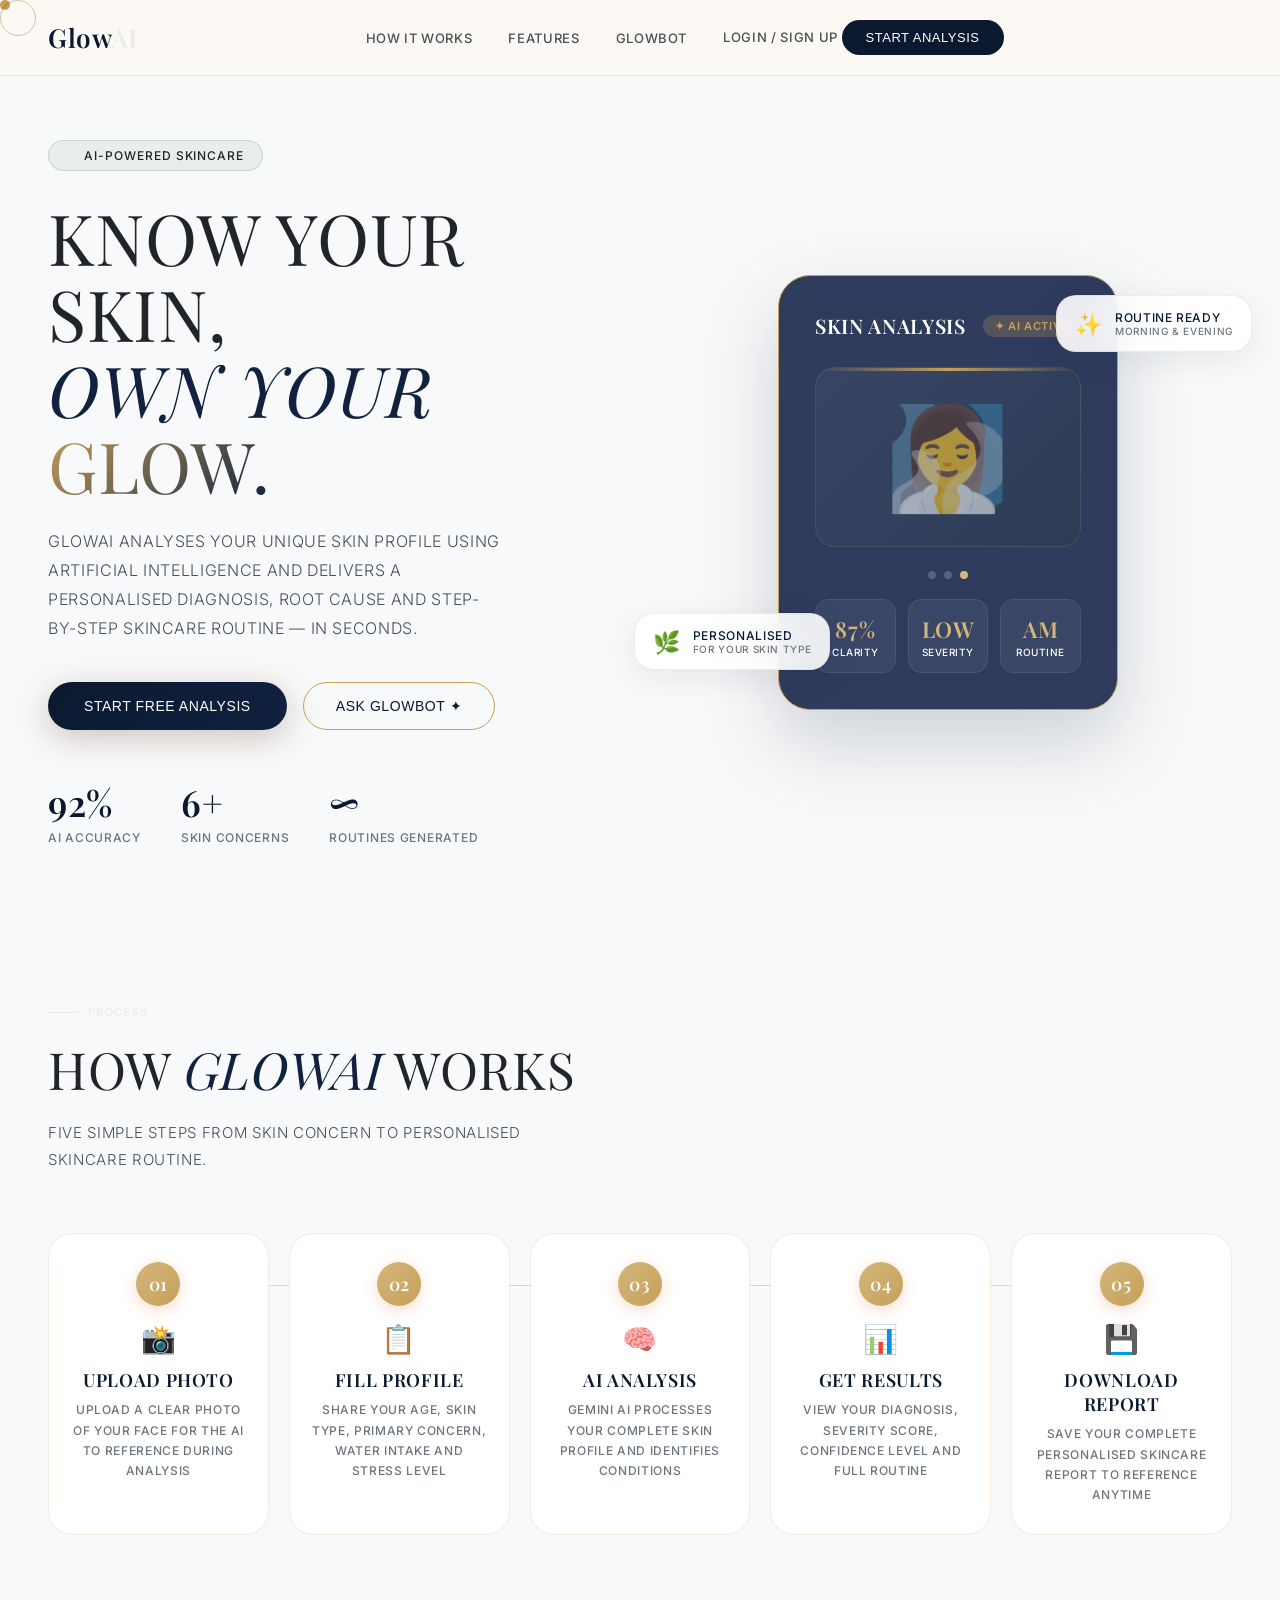
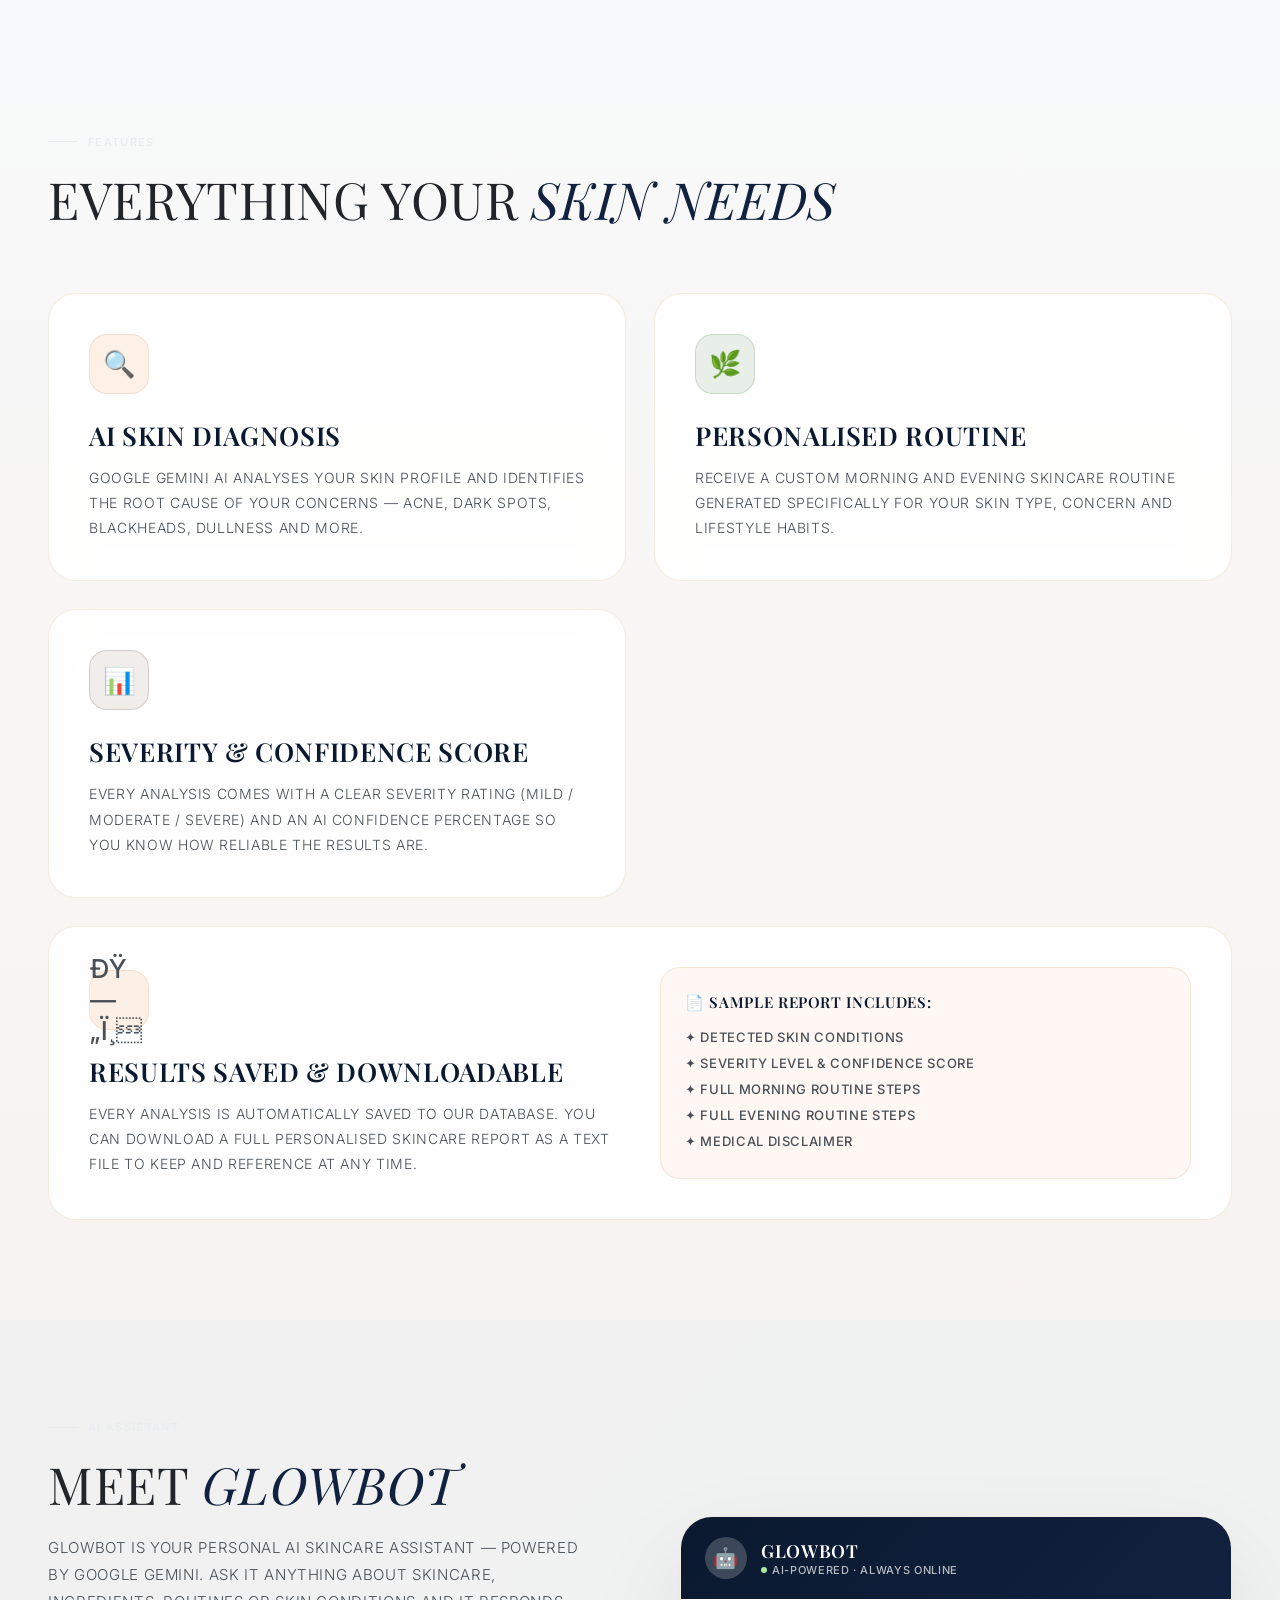
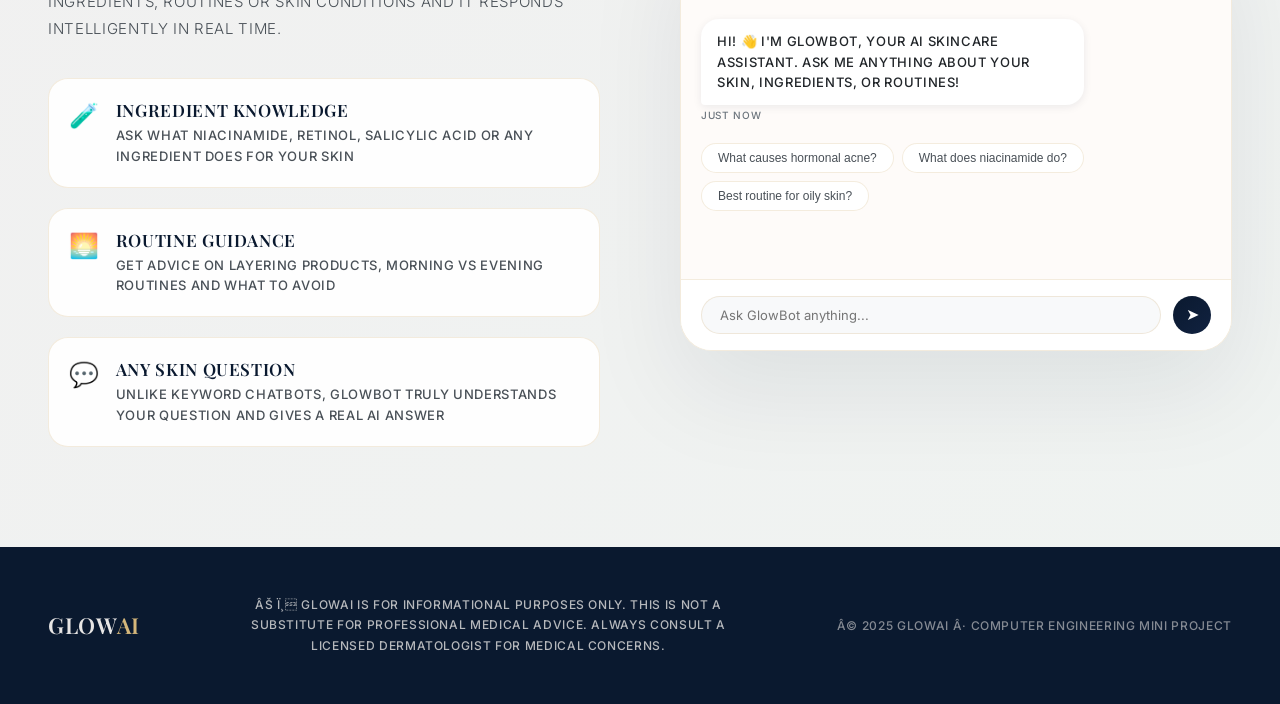
==== frontend/index.html @ 7e03c22d "Initial commit: frontend + backend" ====
﻿<!DOCTYPE html>
<html lang="en">

<head>
  <meta charset="UTF-8">
  <meta name="viewport" content="width=device-width, initial-scale=1.0">
  <title>GlowAI — Smart Skin Assistant</title>
  <link rel="preconnect" href="https://fonts.googleapis.com">
  <link
    href="https://fonts.googleapis.com/css2?family=Playfair+Display:ital,wght@0,400;0,600;0,700;1,400;1,600&family=Inter:wght@300;400;500;600&display=swap"
    rel="stylesheet">
  <style>
    * {
      margin: 0;
      padding: 0;
      box-sizing: border-box
    }

    :root {
      --cream: #F8F9FA;
      --peach: #D4B67A;
      --peach-dark: #C5A059;
      --sage: #E9ECEF;
      --sage-light: #F1F3F5;
      --brown: #0A192F;
      --brown-light: #112240;
      --warm-white: #FFFFFF;
      --text-dark: #212529;
      --text-mid: #495057;
      --text-light: #6C757D;
      --glass: rgba(255, 255, 255, 0.9);
      --glass-border: rgba(197, 160, 89, 0.2);
      --shadow: rgba(10, 25, 47, 0.08);
    }

    html {
      scroll-behavior: smooth
    }

    body {
      font-family: 'Inter', sans-serif;
      background: var(--cream);
      color: var(--text-dark);
      overflow-x: hidden;
      cursor: none;
    }

    /* CUSTOM CURSOR */
    .cursor {
      position: fixed;
      width: 10px;
      height: 10px;
      background: var(--peach-dark);
      border-radius: 50%;
      pointer-events: none;
      z-index: 9999;
      transition: transform 0.1s;
      mix-blend-mode: multiply
    }

    .cursor-ring {
      position: fixed;
      width: 36px;
      height: 36px;
      border: 1.5px solid var(--peach-dark);
      border-radius: 50%;
      pointer-events: none;
      z-index: 9998;
      transition: all 0.18s ease;
      opacity: 0.6
    }

    /* PAGE SYSTEM */
    .page {
      display: none;
      min-height: 100vh;
      animation: fadeSlideIn 0.6s ease
    }

    .page.active {
      display: block
    }

    @keyframes fadeSlideIn {
      from {
        opacity: 0;
        transform: translateY(16px)
      }

      to {
        opacity: 1;
        transform: translateY(0)
      }
    }

    /* NOISE TEXTURE OVERLAY REMOVED */

    /* â•â•â•â•â•â•â•â•â•â•â•â•â•â•â•â•â•â•â•â•â•â•â•â•â•â•â•â•â•â•â•â•â•â•â•â•â•â•â•
   NAVBAR
â•â•â•â•â•â•â•â•â•â•â•â•â•â•â•â•â•â•â•â•â•â•â•â•â•â•â•â•â•â•â•â•â•â•â•â•â•â•â• */
    .navbar {
      position: fixed;
      top: 0;
      left: 0;
      right: 0;
      z-index: 100;
      display: flex;
      justify-content: space-between;
      align-items: center;
      padding: 20px 48px;
      background: rgba(253, 248, 243, 0.85);
      backdrop-filter: blur(20px);
      border-bottom: 1px solid var(--glass-border);
    }

    .nav-logo {
      font-family: 'Playfair Display', serif;
      font-size: 26px;
      font-weight: 600;
      color: var(--brown);
      letter-spacing: 0.02em
    }

    .nav-logo span {
      color: var(--sage)
    }

    .nav-links {
      display: flex;
      gap: 36px;
      align-items: center
    }

    .nav-link {
      font-size: 13px;
      font-weight: 500;
      color: var(--text-mid);
      letter-spacing: 0.05em;
      text-decoration: none;
      transition: color 0.2s;
      text-transform: uppercase
    }

    .nav-link:hover {
      color: var(--brown)
    }

    .nav-cta {
      background: var(--brown);
      color: white;
      padding: 10px 24px;
      border-radius: 100px;
      font-size: 13px;
      font-weight: 500;
      letter-spacing: 0.04em;
      border: none;
      cursor: none;
      transition: all 0.3s;
      text-transform: uppercase;
    }

    .nav-cta:hover {
      background: var(--brown-light);
      transform: translateY(-1px)
    }

    /* â•â•â•â•â•â•â•â•â•â•â•â•â•â•â•â•â•â•â•â•â•â•â•â•â•â•â•â•â•â•â•â•â•â•â•â•â•â•â•
   HOME PAGE
â•â•â•â•â•â•â•â•â•â•â•â•â•â•â•â•â•â•â•â•â•â•â•â•â•â•â•â•â•â•â•â•â•â•â•â•â•â•â• */
    #home-page {
      background: var(--cream)
    }

    /* HERO */
    .hero {
      min-height: 100vh;
      display: grid;
      grid-template-columns: 1fr 1fr;
      padding: 0 48px;
      padding-top: 80px;
      position: relative;
      overflow: hidden;
      align-items: center;
      gap: 48px;
    }

    /* Organic blob backgrounds REMOVED */

    .hero-left {
      position: relative;
      z-index: 2;
      padding: 60px 0
    }

    .hero-eyebrow {
      display: inline-flex;
      align-items: center;
      gap: 10px;
      background: rgba(139, 175, 139, 0.15);
      border: 1px solid rgba(139, 175, 139, 0.35);
      border-radius: 100px;
      padding: 7px 18px;
      margin-bottom: 28px;
    }

    .eyebrow-dot {
      width: 7px;
      height: 7px;
      background: var(--sage);
      border-radius: 50%;
      animation: pulse-dot 2s infinite
    }

    @keyframes pulse-dot {

      0%,
      100% {
        opacity: 1;
        transform: scale(1)
      }

      50% {
        opacity: 0.5;
        transform: scale(0.8)
      }
    }

    .eyebrow-text {
      font-size: 12px;
      font-weight: 500;
      color: var(--text-dark);
      letter-spacing: 0.08em;
      text-transform: uppercase
    }

    .hero-title {
      font-family: 'Playfair Display', serif;
      font-size: clamp(52px, 5.5vw, 80px);
      font-weight: 300;
      line-height: 1.08;
      color: var(--text-dark);
      margin-bottom: 24px;
    }

    .hero-title em {
      font-style: italic;
      color: var(--brown-light)
    }

    .hero-title .highlight {
      position: relative;
      display: inline-block;
      background: linear-gradient(135deg, var(--peach-dark), var(--brown-light));
      -webkit-background-clip: text;
      -webkit-text-fill-color: transparent;
      background-clip: text;
    }

    .hero-desc {
      font-size: 16px;
      line-height: 1.8;
      color: var(--text-mid);
      max-width: 460px;
      margin-bottom: 40px;
      font-weight: 300;
    }

    .hero-actions {
      display: flex;
      gap: 16px;
      align-items: center;
      flex-wrap: wrap
    }

    .btn-primary {
      background: linear-gradient(135deg, var(--brown), var(--brown-light));
      color: white;
      padding: 16px 36px;
      border-radius: 100px;
      font-size: 14px;
      font-weight: 500;
      letter-spacing: 0.04em;
      border: none;
      cursor: none;
      transition: all 0.35s;
      box-shadow: 0 8px 32px rgba(107, 76, 59, 0.3);
      text-transform: uppercase;
    }

    .btn-primary:hover {
      transform: translateY(-3px);
      box-shadow: 0 16px 48px rgba(107, 76, 59, 0.4)
    }

    .btn-secondary {
      background: transparent;
      color: var(--brown);
      padding: 15px 32px;
      border-radius: 100px;
      font-size: 14px;
      font-weight: 500;
      letter-spacing: 0.04em;
      border: 1.5px solid var(--peach-dark);
      cursor: none;
      transition: all 0.3s;
      text-transform: uppercase;
    }

    .btn-secondary:hover {
      background: var(--peach);
      border-color: var(--peach)
    }

    .hero-stats {
      display: flex;
      gap: 40px;
      margin-top: 48px
    }

    .stat {
      display: flex;
      flex-direction: column;
      gap: 4px
    }

    .stat-number {
      font-family: 'Playfair Display', serif;
      font-size: 36px;
      font-weight: 600;
      color: var(--brown)
    }

    .stat-label {
      font-size: 12px;
      color: var(--text-light);
      text-transform: uppercase;
      letter-spacing: 0.06em
    }

    /* HERO RIGHT — Skin Score Card */
    .hero-right {
      position: relative;
      z-index: 2;
      display: flex;
      justify-content: center;
      align-items: center;
      padding: 60px 0;
    }

    .skin-card {
      background: #2e3b5d;
      border: 1px solid var(--peach-dark);
      border-radius: 32px;
      padding: 36px;
      width: 340px;
      box-shadow: 0 32px 80px rgba(30, 46, 71, 0.2);
      animation: float-card 6s ease-in-out infinite;
    }

    @keyframes float-card {

      0%,
      100% {
        transform: translateY(0)
      }

      50% {
        transform: translateY(-12px)
      }
    }

    .card-header {
      display: flex;
      justify-content: space-between;
      align-items: center;
      margin-bottom: 28px
    }

    .card-title {
      font-family: 'Playfair Display', serif;
      font-size: 20px;
      font-weight: 600;
      color: var(--warm-white)
    }

    .card-badge {
      background: rgba(197, 160, 89, 0.25);
      color: var(--peach-dark);
      padding: 4px 12px;
      border-radius: 100px;
      font-size: 11px;
      font-weight: 600
    }

    .scan-face {
      width: 100%;
      height: 180px;
      background: linear-gradient(135deg, rgba(255, 255, 255, 0.05), rgba(44, 62, 80, 0.6));
      border-radius: 20px;
      margin-bottom: 24px;
      display: flex;
      align-items: center;
      justify-content: center;
      position: relative;
      overflow: hidden;
      border: 1px solid rgba(197, 160, 89, 0.15);
    }

    .scan-face::after {
      content: '';
      position: absolute;
      width: 100%;
      height: 3px;
      background: linear-gradient(90deg, transparent, var(--peach-dark), transparent);
      animation: scan-line 3s ease-in-out infinite;
      top: 0;
    }

    @keyframes scan-line {
      0% {
        top: 0;
        opacity: 0
      }

      10% {
        opacity: 1
      }

      90% {
        opacity: 1
      }

      100% {
        top: 100%;
        opacity: 0
      }
    }

    .face-icon {
      font-size: 100px;
      opacity: 0.6;
    }

    .scan-dots {
      display: flex;
      justify-content: center;
      gap: 8px;
      margin-bottom: 20px
    }

    .scan-dot {
      width: 8px;
      height: 8px;
      border-radius: 50%;
      background: rgba(255, 255, 255, 0.2);
      animation: blink-dot 1.5s infinite
    }

    .scan-dot:nth-child(2) {
      animation-delay: 0.3s
    }

    .scan-dot:nth-child(3) {
      animation-delay: 0.6s;
      background: var(--peach)
    }

    @keyframes blink-dot {

      0%,
      100% {
        opacity: 0.3
      }

      50% {
        opacity: 1
      }
    }

    .metrics {
      display: grid;
      grid-template-columns: 1fr 1fr 1fr;
      gap: 12px
    }

    .metric {
      background: rgba(255, 255, 255, 0.06);
      border-radius: 14px;
      padding: 14px 10px;
      text-align: center;
      border: 1px solid rgba(255, 255, 255, 0.08);
    }

    .metric-val {
      font-family: 'Playfair Display', serif;
      font-size: 22px;
      font-weight: 600;
      color: var(--peach)
    }

    .metric-label {
      font-size: 10px;
      color: rgb(255, 255, 255);
      text-transform: uppercase;
      letter-spacing: 0.05em;
      margin-top: 2px
    }

    /* Floating mini cards */
    .mini-card {
      position: absolute;
      background: var(--glass);
      backdrop-filter: blur(20px);
      border: 1px solid var(--glass-border);
      border-radius: 20px;
      padding: 14px 18px;
      box-shadow: 0 8px 32px var(--shadow);
      display: flex;
      align-items: center;
      gap: 12px;
    }

    .mini-card-1 {
      top: 80px;
      right: -20px;
      animation: float-card 5s 1s ease-in-out infinite
    }

    .mini-card-2 {
      bottom: 100px;
      left: -30px;
      animation: float-card 5.5s 0.5s ease-in-out infinite
    }

    .mini-icon {
      font-size: 22px
    }

    .mini-text {
      display: flex;
      flex-direction: column
    }

    .mini-title {
      font-size: 12px;
      font-weight: 500;
      color: var(--brown)
    }

    .mini-sub {
      font-size: 10px;
      color: var(--text-light)
    }

    /* HOW IT WORKS */
    .section {
      padding: 100px 48px;
      position: relative
    }

    .section-eyebrow {
      font-size: 11px;
      letter-spacing: 0.12em;
      text-transform: uppercase;
      color: var(--sage);
      font-weight: 500;
      margin-bottom: 16px;
      display: flex;
      align-items: center;
      gap: 10px;
    }

    .section-eyebrow::before {
      content: '';
      width: 30px;
      height: 1px;
      background: var(--sage)
    }

    .section-title {
      font-family: 'Playfair Display', serif;
      font-size: clamp(38px, 4vw, 56px);
      font-weight: 300;
      color: var(--text-dark);
      margin-bottom: 16px;
    }

    .section-title em {
      font-style: italic;
      color: var(--brown-light)
    }

    .section-sub {
      font-size: 15px;
      color: var(--text-mid);
      max-width: 500px;
      line-height: 1.8;
      font-weight: 300
    }

    .steps-grid {
      display: grid;
      grid-template-columns: repeat(5, 1fr);
      gap: 20px;
      margin-top: 60px;
      position: relative;
      perspective: 1000px;
    }

    .steps-grid::before {
      content: '';
      position: absolute;
      top: 52px;
      left: 10%;
      right: 10%;
      height: 1px;
      background: linear-gradient(90deg, transparent, var(--peach), var(--sage), var(--peach), transparent);
      z-index: 0;
    }

    .step-card {
      background: var(--glass);
      backdrop-filter: blur(16px);
      border: 1px solid var(--glass-border);
      border-radius: 24px;
      padding: 28px 20px;
      text-align: center;
      position: relative;
      z-index: 1;
      transition: all 0.4s;
      cursor: none;
    }

    @keyframes stepPulseGlow {
      0% {
        box-shadow: 0 10px 30px var(--shadow);
        border-color: var(--peach);
      }

      50% {
        box-shadow: 0 24px 60px rgba(242, 196, 160, 0.5);
        border-color: var(--peach-dark);
      }

      100% {
        box-shadow: 0 10px 30px var(--shadow);
        border-color: var(--peach);
      }
    }

    .step-card:hover {
      transform: translateY(-8px);
      animation: stepPulseGlow 1.5s infinite ease-in-out;
    }

    .step-num {
      width: 44px;
      height: 44px;
      border-radius: 50%;
      background: linear-gradient(135deg, var(--peach), var(--peach-dark));
      display: flex;
      align-items: center;
      justify-content: center;
      font-family: 'Playfair Display', serif;
      font-size: 18px;
      font-weight: 600;
      color: white;
      margin: 0 auto 16px;
      box-shadow: 0 4px 16px rgba(232, 168, 130, 0.4);
    }

    .step-icon {
      font-size: 28px;
      margin-bottom: 12px
    }

    .step-title {
      font-family: 'Playfair Display', serif;
      font-size: 18px;
      font-weight: 600;
      color: var(--brown);
      margin-bottom: 8px
    }

    .step-desc {
      font-size: 12px;
      color: var(--text-light);
      line-height: 1.7
    }

    /* FEATURES SECTION */
    .features-section {
      background: linear-gradient(180deg, var(--cream) 0%, rgba(242, 196, 160, 0.12) 100%);
      padding: 100px 48px
    }

    .features-grid {
      display: grid;
      grid-template-columns: 1fr 1fr;
      gap: 28px;
      margin-top: 60px;
      perspective: 1000px
    }

    .feature-card {
      background: var(--glass);
      backdrop-filter: blur(20px);
      border: 1px solid var(--glass-border);
      border-radius: 28px;
      padding: 40px;
      transition: all 0.4s;
      cursor: none;
      position: relative;
      overflow: hidden;
    }

    .feature-card>* {
      position: relative;
      z-index: 1;
      pointer-events: none;
    }

    .feature-card::before {
      content: '';
      position: absolute;
      inset: 0;
      border-radius: 28px;
      background: radial-gradient(600px circle at var(--mouse-x, 50%) var(--mouse-y, 50%), rgba(242, 196, 160, 0.25), transparent 40%);
      opacity: 0;
      transition: opacity 0.4s;
      pointer-events: none;
      z-index: 0;
    }

    .feature-card:hover::before {
      opacity: 1
    }

    .feature-card:hover {
      transform: translateY(-6px);
      box-shadow: 0 32px 80px var(--shadow);
      border-color: var(--peach-dark)
    }

    .feature-icon-wrap {
      width: 60px;
      height: 60px;
      border-radius: 18px;
      display: flex;
      align-items: center;
      justify-content: center;
      font-size: 26px;
      margin-bottom: 24px;
    }

    .icon-peach {
      background: rgba(242, 196, 160, 0.25);
      border: 1px solid rgba(242, 196, 160, 0.4)
    }

    .icon-sage {
      background: rgba(139, 175, 139, 0.2);
      border: 1px solid rgba(139, 175, 139, 0.35)
    }

    .icon-brown {
      background: rgba(107, 76, 59, 0.1);
      border: 1px solid rgba(107, 76, 59, 0.2)
    }

    .feature-title {
      font-family: 'Playfair Display', serif;
      font-size: 26px;
      font-weight: 600;
      color: var(--brown);
      margin-bottom: 12px
    }

    .feature-desc {
      font-size: 14px;
      color: var(--text-mid);
      line-height: 1.8;
      font-weight: 300
    }

    .feature-card.wide {
      grid-column: 1/-1
    }

    .feature-card.wide .feature-inner {
      display: grid;
      grid-template-columns: 1fr 1fr;
      gap: 40px;
      align-items: center
    }

    /* CHATBOT SECTION — HIGHLIGHTED */
    .chatbot-section {
      padding: 100px 48px;
      background: linear-gradient(135deg, rgba(107, 76, 59, 0.05), rgba(139, 175, 139, 0.08));
      position: relative;
      overflow: hidden;
    }


    .chatbot-inner {
      display: grid;
      grid-template-columns: 1fr 1fr;
      gap: 80px;
      align-items: center
    }

    .chatbot-demo {
      background: var(--glass);
      backdrop-filter: blur(24px);
      border: 1px solid var(--glass-border);
      border-radius: 32px;
      overflow: hidden;
      box-shadow: 0 40px 100px var(--shadow);
    }

    .chat-header-demo {
      background: linear-gradient(135deg, var(--brown), var(--brown-light));
      padding: 20px 24px;
      display: flex;
      align-items: center;
      gap: 14px;
    }

    .chat-avatar {
      width: 42px;
      height: 42px;
      border-radius: 50%;
      background: rgba(255, 255, 255, 0.2);
      display: flex;
      align-items: center;
      justify-content: center;
      font-size: 20px
    }

    .chat-name-demo {
      font-family: 'Playfair Display', serif;
      font-size: 18px;
      font-weight: 600;
      color: white
    }

    .chat-status-demo {
      font-size: 11px;
      color: rgba(255, 255, 255, 0.7);
      display: flex;
      align-items: center;
      gap: 5px
    }

    .status-dot {
      width: 6px;
      height: 6px;
      background: #A8E6A3;
      border-radius: 50%;
      animation: pulse-dot 2s infinite
    }

    .chat-messages-demo {
      padding: 20px;
      display: flex;
      flex-direction: column;
      gap: 14px;
      min-height: 280px;
      background: rgba(253, 248, 243, 0.5)
    }

    .msg {
      display: flex;
      flex-direction: column;
      gap: 4px
    }

    .msg.bot {
      align-items: flex-start
    }

    .msg.user {
      align-items: flex-end
    }

    .msg-bubble {
      padding: 12px 16px;
      border-radius: 18px;
      font-size: 13px;
      line-height: 1.6;
      max-width: 75%;
    }

    .msg.bot .msg-bubble {
      background: white;
      color: var(--text-dark);
      border-bottom-left-radius: 4px;
      box-shadow: 0 2px 8px var(--shadow)
    }

    .msg.user .msg-bubble {
      background: linear-gradient(135deg, var(--brown), var(--brown-light));
      color: white;
      border-bottom-right-radius: 4px
    }

    .msg-time {
      font-size: 10px;
      color: var(--text-light)
    }

    .typing-indicator {
      display: flex;
      gap: 5px;
      align-items: center;
      padding: 12px 16px;
      background: white;
      border-radius: 18px;
      border-bottom-left-radius: 4px;
      width: fit-content;
      box-shadow: 0 2px 8px var(--shadow)
    }

    .typing-dot {
      width: 7px;
      height: 7px;
      background: var(--peach-dark);
      border-radius: 50%;
      animation: typing 1.4s infinite
    }

    .typing-dot:nth-child(2) {
      animation-delay: 0.2s
    }

    .typing-dot:nth-child(3) {
      animation-delay: 0.4s
    }

    @keyframes typing {

      0%,
      80%,
      100% {
        transform: scale(0.7);
        opacity: 0.5
      }

      40% {
        transform: scale(1);
        opacity: 1
      }
    }

    .chat-input-demo {
      padding: 16px 20px;
      border-top: 1px solid var(--glass-border);
      display: flex;
      gap: 12px;
      align-items: center;
      background: white;
    }

    .chat-input-demo input {
      flex: 1;
      border: 1px solid var(--glass-border);
      border-radius: 100px;
      padding: 10px 18px;
      font-size: 13px;
      font-family: 'Inter', sans-serif;
      color: var(--text-dark);
      background: var(--cream);
      outline: none;
      cursor: none;
    }

    .chat-send-demo {
      width: 38px;
      height: 38px;
      border-radius: 50%;
      background: linear-gradient(135deg, var(--brown), var(--brown-light));
      border: none;
      color: white;
      cursor: none;
      font-size: 16px;
      display: flex;
      align-items: center;
      justify-content: center;
      transition: transform 0.2s;
    }

    .chat-send-demo:hover {
      transform: scale(1.1)
    }

    .chatbot-features {
      display: flex;
      flex-direction: column;
      gap: 20px;
      margin-top: 36px
    }

    .chat-feature {
      display: flex;
      gap: 16px;
      align-items: flex-start;
      padding: 20px;
      background: var(--glass);
      border: 1px solid var(--glass-border);
      border-radius: 20px;
      transition: all 0.3s;
      cursor: none;
    }

    .chat-feature:hover {
      transform: translateX(6px);
      border-color: var(--peach-dark)
    }

    .chat-feat-icon {
      font-size: 24px;
      flex-shrink: 0;
      margin-top: 2px
    }

    .chat-feat-title {
      font-family: 'Playfair Display', serif;
      font-size: 17px;
      font-weight: 600;
      color: var(--brown);
      margin-bottom: 4px
    }

    .chat-feat-desc {
      font-size: 13px;
      color: var(--text-mid);
      line-height: 1.6
    }

    /* â•â•â•â•â•â•â•â•â•â•â•â•â•â•â•â•â•â•â•â•â•â•â•â•â•â•â•â•â•â•â•â•â•â•â•â•â•â•â•
   ANALYSIS PAGE
â•â•â•â•â•â•â•â•â•â•â•â•â•â•â•â•â•â•â•â•â•â•â•â•â•â•â•â•â•â•â•â•â•â•â•â•â•â•â• */
    #analysis-page {
      background: var(--cream);
      padding-top: 80px
    }

    .analysis-hero {
      padding: 60px 48px 40px;
      text-align: center;
      position: relative;
    }


    .progress-track {
      display: flex;
      align-items: center;
      justify-content: center;
      gap: 0;
      margin-bottom: 48px;
      position: relative;
      z-index: 1;
    }

    .prog-step {
      display: flex;
      flex-direction: column;
      align-items: center;
      gap: 8px
    }

    .prog-circle {
      width: 40px;
      height: 40px;
      border-radius: 50%;
      display: flex;
      align-items: center;
      justify-content: center;
      font-family: 'Playfair Display', serif;
      font-size: 16px;
      font-weight: 600;
      border: 2px solid var(--peach);
      color: var(--text-light);
      background: white;
      transition: all 0.4s;
    }

    .prog-circle.done {
      background: linear-gradient(135deg, var(--peach), var(--peach-dark));
      color: white;
      border-color: var(--peach-dark);
      box-shadow: 0 4px 16px rgba(232, 168, 130, 0.4)
    }

    .prog-label {
      font-size: 11px;
      color: var(--text-light);
      text-transform: uppercase;
      letter-spacing: 0.05em;
      white-space: nowrap
    }

    .prog-line {
      width: 80px;
      height: 1px;
      background: var(--peach);
      margin: 0 0 20px;
      opacity: 0.5
    }

    .analysis-grid {
      display: grid;
      grid-template-columns: 1fr 1fr;
      gap: 32px;
      padding: 0 48px 80px;
      max-width: 1100px;
      margin: 0 auto;
    }

    /* Upload Card */
    .upload-card {
      background: var(--glass);
      backdrop-filter: blur(20px);
      border: 1px solid var(--glass-border);
      border-radius: 32px;
      padding: 36px;
    }

    .upload-card-title {
      font-family: 'Playfair Display', serif;
      font-size: 24px;
      font-weight: 600;
      color: var(--brown);
      margin-bottom: 8px
    }

    .upload-card-sub {
      font-size: 13px;
      color: var(--text-light);
      margin-bottom: 28px
    }

    .upload-zone {
      border: 2px dashed var(--peach);
      border-radius: 24px;
      padding: 48px 24px;
      text-align: center;
      cursor: none;
      transition: all 0.3s;
      background: rgba(242, 196, 160, 0.05);
      position: relative;
      overflow: hidden;
    }

    .upload-zone:hover {
      border-color: var(--peach-dark);
      background: rgba(242, 196, 160, 0.12)
    }

    .upload-zone-icon {
      font-size: 48px;
      margin-bottom: 16px;
      display: block
    }

    .upload-zone-text {
      font-family: 'Playfair Display', serif;
      font-size: 20px;
      font-weight: 600;
      color: var(--brown);
      margin-bottom: 6px
    }

    .upload-zone-sub {
      font-size: 12px;
      color: var(--text-light)
    }

    .preview-zone {
      display: none;
      border-radius: 24px;
      overflow: hidden;
      position: relative
    }

    .preview-zone img {
      width: 100%;
      height: 260px;
      object-fit: cover;
      border-radius: 24px
    }

    .preview-overlay {
      position: absolute;
      bottom: 0;
      left: 0;
      right: 0;
      background: linear-gradient(transparent, rgba(44, 24, 16, 0.7));
      padding: 16px;
      display: flex;
      justify-content: flex-end;
    }

    .change-photo-btn {
      background: rgba(255, 255, 255, 0.9);
      color: var(--brown);
      border: none;
      padding: 8px 16px;
      border-radius: 100px;
      font-size: 12px;
      font-weight: 500;
      cursor: none;
      transition: all 0.2s;
    }

    .change-photo-btn:hover {
      background: white
    }

    /* Form Card */
    .form-card {
      background: var(--glass);
      backdrop-filter: blur(20px);
      border: 1px solid var(--glass-border);
      border-radius: 32px;
      padding: 36px;
    }

    .form-card-title {
      font-family: 'Playfair Display', serif;
      font-size: 24px;
      font-weight: 600;
      color: var(--brown);
      margin-bottom: 8px
    }

    .form-card-sub {
      font-size: 13px;
      color: var(--text-light);
      margin-bottom: 28px
    }

    .form-group {
      margin-bottom: 20px
    }

    .form-label {
      display: block;
      font-size: 12px;
      font-weight: 500;
      color: var(--text-mid);
      text-transform: uppercase;
      letter-spacing: 0.06em;
      margin-bottom: 8px
    }

    .required {
      color: var(--peach-dark);
      margin-left: 2px
    }

    .form-input,
    .form-select {
      width: 100%;
      padding: 12px 18px;
      background: rgba(253, 248, 243, 0.8);
      border: 1.5px solid var(--glass-border);
      border-radius: 14px;
      font-size: 14px;
      font-family: 'Inter', sans-serif;
      color: var(--text-dark);
      outline: none;
      transition: all 0.3s;
      cursor: none;
    }

    .form-input:focus,
    .form-select:focus {
      border-color: var(--peach-dark);
      background: white;
      box-shadow: 0 0 0 4px rgba(232, 168, 130, 0.12)
    }

    .form-select {
      appearance: none;
      background-image: url("data:image/svg+xml,%3Csvg xmlns='http://www.w3.org/2000/svg' width='12' height='8' viewBox='0 0 12 8'%3E%3Cpath d='M1 1l5 5 5-5' stroke='%23B8A090' stroke-width='1.5' fill='none' stroke-linecap='round'/%3E%3C/svg%3E");
      background-repeat: no-repeat;
      background-position: right 16px center;
      padding-right: 40px
    }

    .slider-wrap {
      position: relative
    }

    .form-range {
      width: 100%;
      height: 5px;
      border-radius: 100px;
      -webkit-appearance: none;
      appearance: none;
      background: linear-gradient(90deg, var(--peach-dark) 0%, var(--peach) 100%);
      cursor: none;
      outline: none;
      margin-top: 8px;
    }

    .form-range::-webkit-slider-thumb {
      -webkit-appearance: none;
      width: 22px;
      height: 22px;
      border-radius: 50%;
      background: white;
      border: 2px solid var(--peach-dark);
      box-shadow: 0 2px 8px rgba(232, 168, 130, 0.4);
      cursor: none
    }

    .slider-labels {
      display: flex;
      justify-content: space-between;
      margin-top: 6px
    }

    .slider-label {
      font-size: 11px;
      color: var(--text-light)
    }

    .slider-value {
      font-size: 12px;
      font-weight: 500;
      color: var(--brown);
      background: rgba(242, 196, 160, 0.2);
      padding: 3px 10px;
      border-radius: 100px;
      display: inline-block;
      margin-top: 6px;
    }

    .analyze-btn {
      width: 100%;
      padding: 16px;
      margin-top: 8px;
      background: linear-gradient(135deg, var(--brown), var(--brown-light));
      color: white;
      border: none;
      border-radius: 16px;
      font-size: 15px;
      font-weight: 500;
      letter-spacing: 0.04em;
      cursor: none;
      transition: all 0.35s;
      box-shadow: 0 8px 32px rgba(107, 76, 59, 0.3);
      display: flex;
      align-items: center;
      justify-content: center;
      gap: 10px;
    }

    .analyze-btn:hover:not(:disabled) {
      transform: translateY(-2px);
      box-shadow: 0 16px 48px rgba(107, 76, 59, 0.4)
    }

    .analyze-btn:disabled {
      opacity: 0.5;
      cursor: not-allowed
    }

    .spinner {
      width: 18px;
      height: 18px;
      border: 2px solid rgba(255, 255, 255, 0.3);
      border-top-color: white;
      border-radius: 50%;
      animation: spin 0.8s linear infinite;
      display: none;
    }

    @keyframes spin {
      to {
        transform: rotate(360deg)
      }
    }

    .form-note {
      font-size: 11px;
      color: var(--text-light);
      text-align: center;
      margin-top: 14px;
      display: flex;
      align-items: center;
      justify-content: center;
      gap: 6px
    }

    /* BACK BTN */
    .back-btn {
      display: inline-flex;
      align-items: center;
      gap: 8px;
      margin: 28px 48px;
      background: transparent;
      border: none;
      font-size: 13px;
      color: var(--text-mid);
      cursor: none;
      transition: color 0.2s;
      letter-spacing: 0.04em;
      text-transform: uppercase;
      font-weight: 500;
    }

    .back-btn:hover {
      color: var(--brown)
    }

    /* â•â•â•â•â•â•â•â•â•â•â•â•â•â•â•â•â•â•â•â•â•â•â•â•â•â•â•â•â•â•â•â•â•â•â•â•â•â•â•
   RESULTS PAGE
â•â•â•â•â•â•â•â•â•â•â•â•â•â•â•â•â•â•â•â•â•â•â•â•â•â•â•â•â•â•â•â•â•â•â•â•â•â•â• */
    #results-page {
      background: var(--cream);
      padding-top: 80px
    }

    .results-hero {
      padding: 40px 48px 20px;
      background: linear-gradient(180deg, rgba(242, 196, 160, 0.15), transparent);
      text-align: center;
    }

    .results-title {
      font-family: 'Playfair Display', serif;
      font-size: 48px;
      font-weight: 300;
      color: var(--text-dark)
    }

    .results-title em {
      font-style: italic;
      color: var(--brown-light)
    }

    .results-layout {
      display: grid;
      grid-template-columns: 360px 1fr;
      gap: 32px;
      padding: 32px 48px 80px;
      max-width: 1200px;
      margin: 0 auto
    }

    .results-photo-card {
      background: var(--glass);
      backdrop-filter: blur(20px);
      border: 1px solid var(--glass-border);
      border-radius: 28px;
      overflow: hidden;
      position: sticky;
      top: 100px;
      height: fit-content;
    }

    .results-photo-card img {
      width: 100%;
      height: 280px;
      object-fit: cover
    }

    .results-photo-info {
      padding: 20px
    }

    .confidence-pill {
      display: inline-flex;
      align-items: center;
      gap: 8px;
      background: rgba(139, 175, 139, 0.15);
      border: 1px solid rgba(139, 175, 139, 0.3);
      border-radius: 100px;
      padding: 6px 16px;
      margin-bottom: 12px;
    }

    .confidence-label {
      font-size: 12px;
      color: var(--text-mid)
    }

    .confidence-value {
      font-family: 'Playfair Display', serif;
      font-size: 20px;
      font-weight: 600;
      color: var(--sage)
    }

    .results-right {
      display: flex;
      flex-direction: column;
      gap: 24px
    }

    .result-card {
      background: var(--glass);
      backdrop-filter: blur(20px);
      border: 1px solid var(--glass-border);
      border-radius: 28px;
      padding: 32px;
    }

    .result-card-title {
      font-family: 'Playfair Display', serif;
      font-size: 22px;
      font-weight: 600;
      color: var(--brown);
      margin-bottom: 20px;
      display: flex;
      align-items: center;
      gap: 10px;
    }

    .result-card-icon {
      width: 36px;
      height: 36px;
      border-radius: 10px;
      display: flex;
      align-items: center;
      justify-content: center;
      font-size: 18px;
      background: rgba(242, 196, 160, 0.25);
    }

    .diagnosis-item {
      display: flex;
      align-items: center;
      gap: 12px;
      padding: 14px;
      background: rgba(253, 248, 243, 0.8);
      border-radius: 14px;
      margin-bottom: 10px;
      border: 1px solid var(--glass-border);
    }

    .diag-dot {
      width: 10px;
      height: 10px;
      border-radius: 50%;
      background: var(--peach-dark);
      flex-shrink: 0
    }

    .diag-text {
      font-size: 14px;
      color: var(--text-dark)
    }

    .severity-wrap {
      display: flex;
      align-items: center;
      gap: 16px
    }

    .severity-badge {
      padding: 8px 24px;
      border-radius: 100px;
      font-size: 14px;
      font-weight: 500;
    }

    .severity-mild {
      background: rgba(139, 175, 139, 0.2);
      color: var(--sage);
      border: 1px solid rgba(139, 175, 139, 0.4)
    }

    .severity-moderate {
      background: rgba(242, 196, 160, 0.3);
      color: var(--peach-dark);
      border: 1px solid rgba(242, 196, 160, 0.5)
    }

    .severity-severe {
      background: rgba(232, 100, 80, 0.15);
      color: #E06450;
      border: 1px solid rgba(232, 100, 80, 0.3)
    }

    .routine-tabs {
      display: flex;
      gap: 8px;
      margin-bottom: 24px
    }

    .routine-tab {
      padding: 8px 20px;
      border-radius: 100px;
      font-size: 12px;
      font-weight: 500;
      border: 1.5px solid var(--glass-border);
      background: transparent;
      color: var(--text-mid);
      cursor: none;
      transition: all 0.3s;
      text-transform: uppercase;
      letter-spacing: 0.04em;
    }

    .routine-tab.active {
      background: var(--brown);
      color: white;
      border-color: var(--brown)
    }

    .routine-tab:hover:not(.active) {
      border-color: var(--peach-dark);
      color: var(--brown)
    }

    .routine-panel {
      display: none
    }

    .routine-panel.active {
      display: block
    }

    .routine-step {
      display: flex;
      align-items: flex-start;
      gap: 14px;
      padding: 14px 16px;
      margin-bottom: 10px;
      background: rgba(253, 248, 243, 0.8);
      border-radius: 14px;
      border: 1px solid var(--glass-border);
    }

    .step-number {
      width: 26px;
      height: 26px;
      border-radius: 50%;
      flex-shrink: 0;
      background: linear-gradient(135deg, var(--peach), var(--peach-dark));
      display: flex;
      align-items: center;
      justify-content: center;
      font-size: 11px;
      font-weight: 600;
      color: white;
    }

    .step-text {
      font-size: 13px;
      color: var(--text-dark);
      line-height: 1.6;
      padding-top: 3px
    }

    .results-actions {
      display: flex;
      gap: 12px;
      margin-top: 8px
    }

    .action-btn {
      flex: 1;
      padding: 14px;
      border-radius: 14px;
      font-size: 13px;
      font-weight: 500;
      cursor: none;
      transition: all 0.3s;
      letter-spacing: 0.04em;
      text-align: center;
      border: none;
    }

    .action-primary {
      background: linear-gradient(135deg, var(--brown), var(--brown-light));
      color: white;
      box-shadow: 0 8px 24px rgba(107, 76, 59, 0.25)
    }

    .action-primary:hover {
      transform: translateY(-2px);
      box-shadow: 0 16px 40px rgba(107, 76, 59, 0.35)
    }

    .action-secondary {
      background: transparent;
      color: var(--brown);
      border: 1.5px solid var(--peach-dark) !important;
      border: none
    }

    .action-secondary:hover {
      background: var(--peach)
    }

    /* â•â•â•â•â•â•â•â•â•â•â•â•â•â•â•â•â•â•â•â•â•â•â•â•â•â•â•â•â•â•â•â•â•â•â•â•â•â•â•
   INLINE CHATBOT SECTION
â•â•â•â•â•â•â•â•â•â•â•â•â•â•â•â•â•â•â•â•â•â•â•â•â•â•â•â•â•â•â•â•â•â•â•â•â•â•â• */
    .inline-chat {
      max-width: 900px;
      margin: 0 auto;
      background: var(--glass);
      backdrop-filter: blur(24px);
      border: 1px solid var(--glass-border);
      border-radius: 32px;
      overflow: hidden;
      box-shadow: 0 24px 80px var(--shadow);
    }

    .inline-chat-header {
      background: linear-gradient(135deg, var(--brown), var(--brown-light));
      padding: 24px 32px;
      display: flex;
      align-items: center;
      gap: 16px;
    }

    .inline-chat-avatar {
      width: 50px;
      height: 50px;
      border-radius: 50%;
      background: rgba(255, 255, 255, 0.2);
      display: flex;
      align-items: center;
      justify-content: center;
      font-size: 24px
    }

    .inline-chat-title {
      font-family: 'Playfair Display', serif;
      font-size: 24px;
      font-weight: 600;
      color: white
    }

    .inline-chat-sub {
      font-size: 12px;
      color: rgba(255, 255, 255, 0.7);
      margin-top: 2px
    }

    .online-badge {
      margin-left: auto;
      background: rgba(255, 255, 255, 0.15);
      padding: 6px 14px;
      border-radius: 100px;
      font-size: 11px;
      color: white;
      display: flex;
      align-items: center;
      gap: 6px
    }

    .inline-messages {
      padding: 24px 32px;
      min-height: 320px;
      max-height: 400px;
      overflow-y: auto;
      display: flex;
      flex-direction: column;
      gap: 16px;
      background: rgba(253, 248, 243, 0.4)
    }

    .inline-messages::-webkit-scrollbar {
      width: 4px
    }

    .inline-messages::-webkit-scrollbar-thumb {
      background: var(--peach);
      border-radius: 2px
    }

    .quick-chips {
      display: flex;
      flex-wrap: wrap;
      gap: 8px;
      margin-top: 8px
    }

    .quick-chip {
      background: white;
      border: 1px solid var(--glass-border);
      border-radius: 100px;
      padding: 7px 16px;
      font-size: 12px;
      color: var(--text-mid);
      cursor: none;
      transition: all 0.2s;
    }

    .quick-chip:hover {
      border-color: var(--peach-dark);
      color: var(--brown);
      background: rgba(242, 196, 160, 0.1)
    }

    .inline-input-area {
      padding: 20px 32px;
      border-top: 1px solid var(--glass-border);
      display: flex;
      gap: 12px;
      align-items: center;
      background: white;
    }

    .inline-input {
      flex: 1;
      border: 1.5px solid var(--glass-border);
      border-radius: 100px;
      padding: 12px 22px;
      font-size: 14px;
      font-family: 'Inter', sans-serif;
      color: var(--text-dark);
      background: var(--cream);
      outline: none;
      cursor: none;
      transition: border-color 0.3s;
    }

    .inline-input:focus {
      border-color: var(--peach-dark)
    }

    .inline-send {
      width: 44px;
      height: 44px;
      border-radius: 50%;
      background: linear-gradient(135deg, var(--brown), var(--brown-light));
      border: none;
      color: white;
      cursor: none;
      font-size: 18px;
      display: flex;
      align-items: center;
      justify-content: center;
      transition: all 0.2s;
      box-shadow: 0 4px 16px rgba(107, 76, 59, 0.3);
    }

    .inline-send:hover {
      transform: scale(1.08)
    }

    /* FOOTER */
    footer {
      background: var(--brown);
      color: rgba(255, 252, 248, 0.7);
      padding: 48px;
      display: flex;
      justify-content: space-between;
      align-items: center;
      flex-wrap: wrap;
      gap: 20px;
    }

    .footer-logo {
      font-family: 'Playfair Display', serif;
      font-size: 22px;
      font-weight: 600;
      color: rgba(255, 252, 248, 0.9)
    }

    .footer-logo span {
      color: var(--peach)
    }

    .footer-disclaimer {
      font-size: 12px;
      line-height: 1.7;
      max-width: 500px;
      text-align: center
    }

    .footer-note {
      font-size: 12px;
      color: rgba(255, 252, 248, 0.5)
    }

    /* SCROLL REVEAL */
    .reveal {
      opacity: 0;
      transform: translateY(40px) rotateX(20deg);
      transition: all 0.8s ease-out;
      transform-origin: bottom
    }

    .reveal.visible {
      opacity: 1;
      transform: translateY(0) rotateX(0deg)
    }

    /* RESPONSIVE */
    @media(max-width:768px) {

      .hero,
      .analysis-grid,
      .results-layout,
      .chatbot-inner,
      .features-grid {
        grid-template-columns: 1fr
      }

      .navbar {
        padding: 16px 24px
      }

      .section,
      .features-section,
      .chatbot-section {
        padding: 60px 24px
      }

      .steps-grid {
        grid-template-columns: 1fr 1fr
      }

      .steps-grid::before {
        display: none
      }

      .hero {
        padding: 20px 24px;
        padding-top: 100px
      }

      .analysis-grid,
      .results-layout {
        padding: 0 24px 60px
      }

      .hero-stats {
        flex-wrap: wrap;
        gap: 24px
      }

      .mini-card-1,
      .mini-card-2 {
        display: none
      }

      .results-layout {
        grid-template-columns: 1fr
      }

      .results-photo-card {
        position: relative;
        top: 0
      }

      .feature-card.wide .feature-inner {
        grid-template-columns: 1fr
      }
    }
  </style>
  <script src="https://cdnjs.cloudflare.com/ajax/libs/three.js/r128/three.min.js"></script>
</head>

<body>

  <!-- CURSOR -->
  <div class="cursor" id="cursor"></div>
  <div class="cursor-ring" id="cursorRing"></div>

  <!-- NAVBAR -->
  <nav class="navbar">
    <div class="nav-logo">Glow<span>AI</span></div>
    <div class="nav-links">
      <a class="nav-link" href="#how-it-works-section">How It Works</a>
      <a class="nav-link" href="#features-section">Features</a>
      <a class="nav-link" href="#chatbot-section">GlowBot</a>
      <a class="nav-link" href='login.html'>Login / Sign Up
</button>
      <button class="nav-cta" id="nav-start-btn">Start Analysis</button>
    </div>
  </nav>

  <!-- â•â•â•â•â•â•â•â•â•â•â•â•â•â•â• HOME PAGE â•â•â•â•â•â•â•â•â•â•â•â•â•â•â• -->
  <section id="home-page" class="page active">

    <!-- HERO -->
    <div class="hero">
      <div class="hero-left">
        <div class="hero-eyebrow">
          <span class="eyebrow-dot"></span>
          <span class="eyebrow-text">AI-Powered Skincare</span>
        </div>
        <h1 class="hero-title">
          Know Your Skin,<br>
          <em>Own Your</em> <span class="highlight">Glow.</span>
        </h1>
        <p class="hero-desc">
          GlowAI analyses your unique skin profile using artificial intelligence and delivers a personalised diagnosis,
          root cause and step-by-step skincare routine — in seconds.
        </p>
        <div class="hero-actions">
          <button class="btn-primary" id="hero-start-btn">Start Free Analysis</button>
          <button class="btn-secondary" id="hero-chat-btn">Ask GlowBot ✦</button>
        </div>
        <div class="hero-stats">
          <div class="stat"><span class="stat-number">92%</span><span class="stat-label">AI Accuracy</span></div>
          <div class="stat"><span class="stat-number">6+</span><span class="stat-label">Skin Concerns</span></div>
          <div class="stat"><span class="stat-number">∞</span><span class="stat-label">Routines Generated</span></div>
        </div>
      </div>

      <div class="hero-right">
        <div class="skin-card">
          <div class="card-header">
            <span class="card-title">Skin Analysis</span>
            <span class="card-badge">✦ AI Active</span>
          </div>
          <div class="scan-face">
            <span class="face-icon">🧖‍♀️</span>
          </div>
          <div class="scan-dots">
            <div class="scan-dot"></div>
            <div class="scan-dot"></div>
            <div class="scan-dot"></div>
          </div>
          <div class="metrics">
            <div class="metric">
              <div class="metric-val">87%</div>
              <div class="metric-label">Clarity</div>
            </div>
            <div class="metric">
              <div class="metric-val">Low</div>
              <div class="metric-label">Severity</div>
            </div>
            <div class="metric">
              <div class="metric-val">AM</div>
              <div class="metric-label">Routine</div>
            </div>
          </div>
        </div>
        <div class="mini-card mini-card-1">
          <span class="mini-icon">✨</span>
          <div class="mini-text">
            <span class="mini-title">Routine Ready</span>
            <span class="mini-sub">Morning & Evening</span>
          </div>
        </div>
        <div class="mini-card mini-card-2">
          <span class="mini-icon">🌿</span>
          <div class="mini-text">
            <span class="mini-title">Personalised</span>
            <span class="mini-sub">For your skin type</span>
          </div>
        </div>
      </div>
    </div>

    <!-- HOW IT WORKS -->
    <div class="section" id="how-it-works-section">
      <div class="section-eyebrow">Process</div>
      <h2 class="section-title">How <em>GlowAI</em> Works</h2>
      <p class="section-sub">Five simple steps from skin concern to personalised skincare routine.</p>
      <div class="steps-grid">
        <div class="step-card reveal">
          <div class="step-num">01</div>
          <div class="step-icon">📸</div>
          <div class="step-title">Upload Photo</div>
          <div class="step-desc">Upload a clear photo of your face for the AI to reference during analysis</div>
        </div>
        <div class="step-card reveal" style="transition-delay:0.1s">
          <div class="step-num">02</div>
          <div class="step-icon">📋</div>
          <div class="step-title">Fill Profile</div>
          <div class="step-desc">Share your age, skin type, primary concern, water intake and stress level</div>
        </div>
        <div class="step-card reveal" style="transition-delay:0.2s">
          <div class="step-num">03</div>
          <div class="step-icon">🧠</div>
          <div class="step-title">AI Analysis</div>
          <div class="step-desc">Gemini AI processes your complete skin profile and identifies conditions</div>
        </div>
        <div class="step-card reveal" style="transition-delay:0.3s">
          <div class="step-num">04</div>
          <div class="step-icon">📊</div>
          <div class="step-title">Get Results</div>
          <div class="step-desc">View your diagnosis, severity score, confidence level and full routine</div>
        </div>
        <div class="step-card reveal" style="transition-delay:0.4s">
          <div class="step-num">05</div>
          <div class="step-icon">💾</div>
          <div class="step-title">Download Report</div>
          <div class="step-desc">Save your complete personalised skincare report to reference anytime</div>
        </div>
      </div>
    </div>

    <!-- FEATURES -->
    <div class="features-section" id="features-section">
      <div class="section-eyebrow">Features</div>
      <h2 class="section-title">Everything Your <em>Skin Needs</em></h2>
      <div class="features-grid">
        <div class="feature-card reveal">
          <div class="feature-icon-wrap icon-peach">🔍</div>
          <div class="feature-title">AI Skin Diagnosis</div>
          <div class="feature-desc">Google Gemini AI analyses your skin profile and identifies the root cause of your
            concerns — acne, dark spots, blackheads, dullness and more.</div>
        </div>
        <div class="feature-card reveal" style="transition-delay:0.1s">
          <div class="feature-icon-wrap icon-sage">🌿</div>
          <div class="feature-title">Personalised Routine</div>
          <div class="feature-desc">Receive a custom morning and evening skincare routine generated specifically for
            your skin type, concern and lifestyle habits.</div>
        </div>
        <div class="feature-card reveal" style="transition-delay:0.2s">
          <div class="feature-icon-wrap icon-brown">📊</div>
          <div class="feature-title">Severity & Confidence Score</div>
          <div class="feature-desc">Every analysis comes with a clear severity rating (Mild / Moderate / Severe) and an
            AI confidence percentage so you know how reliable the results are.</div>
        </div>
        <div class="feature-card wide reveal" style="transition-delay:0.3s">
          <div class="feature-inner">
            <div>
              <div class="feature-icon-wrap icon-peach">ðŸ—„ï¸</div>
              <div class="feature-title">Results Saved & Downloadable</div>
              <div class="feature-desc">Every analysis is automatically saved to our database. You can download a full
                personalised skincare report as a text file to keep and reference at any time.</div>
            </div>
            <div
              style="background:rgba(242,196,160,0.12);border-radius:20px;padding:24px;border:1px solid var(--glass-border)">
              <div
                style="font-family:'Playfair Display',serif;font-size:15px;font-weight:600;color:var(--brown);margin-bottom:12px">
                📄 Sample Report Includes:</div>
              <div style="font-size:13px;color:var(--text-mid);line-height:2">
                ✦ Detected skin conditions<br>
                ✦ Severity level & confidence score<br>
                ✦ Full morning routine steps<br>
                ✦ Full evening routine steps<br>
                ✦ Medical disclaimer
              </div>
            </div>
          </div>
        </div>
      </div>
    </div>

    <!-- CHATBOT HIGHLIGHT SECTION -->
    <div class="chatbot-section" id="chatbot-section">
      <div class="chatbot-inner">
        <div>
          <div class="section-eyebrow">AI Assistant</div>
          <h2 class="section-title">Meet <em>GlowBot</em></h2>
          <p style="font-size:15px;color:var(--text-mid);line-height:1.8;font-weight:300;margin-bottom:8px">
            GlowBot is your personal AI skincare assistant — powered by Google Gemini. Ask it anything about skincare,
            ingredients, routines or skin conditions and it responds intelligently in real time.
          </p>
          <div class="chatbot-features">
            <div class="chat-feature reveal">
              <span class="chat-feat-icon">🧪</span>
              <div>
                <div class="chat-feat-title">Ingredient Knowledge</div>
                <div class="chat-feat-desc">Ask what niacinamide, retinol, salicylic acid or any ingredient does for
                  your skin</div>
              </div>
            </div>
            <div class="chat-feature reveal" style="transition-delay:0.1s">
              <span class="chat-feat-icon">🌅</span>
              <div>
                <div class="chat-feat-title">Routine Guidance</div>
                <div class="chat-feat-desc">Get advice on layering products, morning vs evening routines and what to
                  avoid</div>
              </div>
            </div>
            <div class="chat-feature reveal" style="transition-delay:0.2s">
              <span class="chat-feat-icon">💬</span>
              <div>
                <div class="chat-feat-title">Any Skin Question</div>
                <div class="chat-feat-desc">Unlike keyword chatbots, GlowBot truly understands your question and gives a
                  real AI answer</div>
              </div>
            </div>
          </div>
        </div>

        <div class="chatbot-demo reveal">
          <div class="chat-header-demo">
            <div class="chat-avatar">🤖</div>
            <div class="chat-info-demo">
              <div class="chat-name-demo">GlowBot</div>
              <div class="chat-status-demo"><span class="status-dot"></span> AI-Powered · Always Online</div>
            </div>
          </div>
          <div class="chat-messages-demo" id="demo-messages">
            <div class="msg bot">
              <div class="msg-bubble">Hi! 👋 I'm GlowBot, your AI skincare assistant. Ask me anything about your skin,
                ingredients, or routines!</div>
              <div class="msg-time">Just now</div>
            </div>
            <div class="quick-chips">
              <button class="quick-chip" onclick="demoChat('What causes hormonal acne?')">What causes hormonal
                acne?</button>
              <button class="quick-chip" onclick="demoChat('What does niacinamide do?')">What does niacinamide
                do?</button>
              <button class="quick-chip" onclick="demoChat('Best routine for oily skin?')">Best routine for oily
                skin?</button>
            </div>
          </div>
          <div class="chat-input-demo">
            <input type="text" id="demo-input" placeholder="Ask GlowBot anything..."
              onkeypress="if(event.key==='Enter')sendDemoChat()">
            <button class="chat-send-demo" onclick="sendDemoChat()">➤</button>
          </div>
        </div>
      </div>
    </div>

    <footer>
      <div class="footer-logo">Glow<span>AI</span></div>
      <div class="footer-disclaimer">âš ï¸ GlowAI is for informational purposes only. This is not a substitute for
        professional medical advice. Always consult a licensed dermatologist for medical concerns.</div>
      <div class="footer-note">Â© 2025 GlowAI Â· Computer Engineering Mini Project</div>
    </footer>

  </section>

  <!-- â•â•â•â•â•â•â•â•â•â•â•â•â•â•â• ANALYSIS PAGE â•â•â•â•â•â•â•â•â•â•â•â•â•â•â• -->
  <section id="analysis-page" class="page">
    <button class="back-btn" id="back-to-home-btn">â† Back to Home</button>

    <div class="analysis-hero">
      <div class="progress-track">
        <div class="prog-step">
          <div class="prog-circle done" id="prog-1">1</div>
          <div class="prog-label">Upload</div>
        </div>
        <div class="prog-line"></div>
        <div class="prog-step">
          <div class="prog-circle" id="prog-2">2</div>
          <div class="prog-label">Your Profile</div>
        </div>
        <div class="prog-line"></div>
        <div class="prog-step">
          <div class="prog-circle" id="prog-3">3</div>
          <div class="prog-label">Results</div>
        </div>
      </div>
      <h1 class="section-title" style="font-size:42px;margin-bottom:8px">Analyse <em>Your Skin</em></h1>
      <p style="font-size:14px;color:var(--text-light)">Upload a photo and tell us about your skin — our AI does the
        rest</p>
    </div>

    <div class="analysis-grid">

      <!-- Upload -->
      <div class="upload-card">
        <div class="upload-card-title">Your Photo</div>
        <div class="upload-card-sub">Upload a clear, well-lit photo of your face</div>
        <input type="file" id="image-upload" accept="image/*" hidden>
        <div id="upload-area" class="upload-zone" onclick="document.getElementById('image-upload').click()">
          <span class="upload-zone-icon">📸</span>
          <div class="upload-zone-text">Click to upload photo</div>
          <div class="upload-zone-sub">JPG, PNG — Max 5MB</div>
        </div>
        <div id="preview-area" class="preview-zone">
          <img id="preview-image" src="" alt="Preview">
          <div class="preview-overlay">
            <button class="change-photo-btn" id="change-image-btn">Change Photo</button>
          </div>
        </div>
      </div>

      <!-- Form -->
      <div class="form-card">
        <div class="form-card-title">Your Skin Profile</div>
        <div class="form-card-sub">Help our AI understand your skin better</div>
        <form id="analysis-form">
          <div class="form-group">
            <label class="form-label">Age <span class="required">*</span></label>
            <input type="number" id="age" class="form-input" placeholder="Enter your age" min="13" max="100" required>
          </div>
          <div class="form-group">
            <label class="form-label">Skin Type <span class="required">*</span></label>
            <select id="skin-type" class="form-select" required>
              <option value="">Select your skin type</option>
              <option value="oily">Oily</option>
              <option value="dry">Dry</option>
              <option value="combination">Combination</option>
              <option value="normal">Normal</option>
              <option value="sensitive">Sensitive</option>
            </select>
          </div>
          <div class="form-group">
            <label class="form-label">Primary Concern <span class="required">*</span></label>
            <select id="primary-concern" class="form-select" required>
              <option value="">What bothers you most?</option>
              <option value="acne">Acne & Breakouts</option>
              <option value="dark-spots">Dark Spots & Hyperpigmentation</option>
              <option value="under-eye">Dark Under-Eye Circles</option>
              <option value="blackheads">Blackheads & Pores</option>
              <option value="dullness">General Dullness</option>
              <option value="wrinkles">Fine Lines & Wrinkles</option>
            </select>
          </div>
          <div class="form-group">
            <label class="form-label">Daily Water Intake
              <span class="slider-value" id="water-display">4 glasses</span>
            </label>
            <div class="slider-wrap">
              <input type="range" id="water-intake" class="form-range" min="0" max="15" value="4">
              <div class="slider-labels"><span class="slider-label">0 glasses</span><span class="slider-label">15+
                  glasses</span></div>
            </div>
          </div>
          <div class="form-group">
            <label class="form-label">Stress Level
              <span class="slider-value" id="stress-display">Medium</span>
            </label>
            <div class="slider-wrap">
              <input type="range" id="stress-level" class="form-range" min="1" max="5" value="3">
              <div class="slider-labels"><span class="slider-label">Very Low</span><span class="slider-label">Very
                  High</span></div>
            </div>
          </div>
          <button type="submit" class="analyze-btn" id="analyze-btn" disabled>
            <span id="analyze-btn-text">✦ Analyse My Skin</span>
            <span class="spinner" id="analyze-spinner"></span>
          </button>
          <p class="form-note">🔒 Your data is processed securely and never shared</p>
        </form>
      </div>

    </div>
  </section>

  <!-- â•â•â•â•â•â•â•â•â•â•â•â•â•â•â• RESULTS PAGE â•â•â•â•â•â•â•â•â•â•â•â•â•â•â• -->
  <section id="results-page" class="page">
    <button class="back-btn" id="back-to-analysis-btn">â† New Analysis</button>

    <div class="results-hero">
      <div class="section-eyebrow" style="justify-content:center">Your Results</div>
      <h1 class="results-title">Skin Analysis <em>Complete</em></h1>
    </div>

    <div class="results-layout">

      <div class="results-photo-card">
        <img id="results-image" src="" alt="Your photo">
        <div class="results-photo-info">
          <div class="confidence-pill">
            <span class="confidence-label">AI Confidence</span>
            <span class="confidence-value" id="confidence-score">—</span>
          </div>
          <div class="results-actions">
            <button class="action-btn action-primary" id="download-results-btn">⬇️ Download</button>
            <button class="action-btn action-secondary" id="start-new-analysis-btn">New Scan</button>
          </div>
        </div>
      </div>

      <div class="results-right">

        <!-- Diagnosis -->
        <div class="result-card">
          <div class="result-card-title">
            <div class="result-card-icon">ðŸ”</div> Detected Conditions
          </div>
          <div id="diagnosis-list"></div>
        </div>

        <!-- Severity -->
        <div class="result-card">
          <div class="result-card-title">
            <div class="result-card-icon">📊</div> Severity Level
          </div>
          <div class="severity-wrap" id="severity-indicator"></div>
        </div>

        <!-- Routine -->
        <div class="result-card">
          <div class="result-card-title">
            <div class="result-card-icon">✨</div> Your Personalised Routine
          </div>
          <div class="routine-tabs">
            <button class="routine-tab active" onclick="switchTab('morning')">🌅 Morning</button>
            <button class="routine-tab" onclick="switchTab('evening')">🌙 Evening</button>
          </div>
          <div class="routine-panel active" id="morning-panel">
            <ol id="morning-routine" style="list-style:none"></ol>
          </div>
          <div class="routine-panel" id="evening-panel">
            <ol id="evening-routine" style="list-style:none"></ol>
          </div>
        </div>

        <!-- Inline Chatbot on Results -->
        <div class="result-card" style="padding:0;overflow:hidden">
          <div class="inline-chat">
            <div class="inline-chat-header">
              <div class="inline-chat-avatar">🤖</div>
              <div>
                <div class="inline-chat-title">Ask GlowBot</div>
                <div class="inline-chat-sub">Questions about your results? Ask away!</div>
              </div>
              <div class="online-badge"><span class="status-dot"></span> Online</div>
            </div>
            <div class="inline-messages" id="inline-chat-messages">
              <div class="msg bot">
                <div class="msg-bubble">Your analysis is ready! 🌿 I can explain your results, suggest specific
                  products, or answer any skincare question you have.</div>
                <div class="msg-time">Just now</div>
              </div>
              <div class="quick-chips">
                <button class="quick-chip"
                  onclick="sendInlineChat('What products should I use for my skin concern?')">Suggest products for
                  me</button>
                <button class="quick-chip" onclick="sendInlineChat('Explain my diagnosis in simple terms')">Explain my
                  diagnosis</button>
                <button class="quick-chip" onclick="sendInlineChat('How long until I see results?')">How long for
                  results?</button>
              </div>
            </div>
            <div class="inline-input-area">
              <input type="text" class="inline-input" id="inline-chat-input"
                placeholder="Ask anything about your skin..." onkeypress="if(event.key==='Enter')sendInlineChat()">
              <button class="inline-send" onclick="sendInlineChat()">➤</button>
            </div>
          </div>
        </div>

      </div>
    </div>
  </section>

  <script>
    // â•â•â•â•â•â•â•â•â•â•â•â•â•â•â•â•â•â•â•â•â•â•â•â•â•â•â•â•â•â•
    // CURSOR
    // â•â•â•â•â•â•â•â•â•â•â•â•â•â•â•â•â•â•â•â•â•â•â•â•â•â•â•â•â•â•
    const cursor = document.getElementById('cursor');
    const ring = document.getElementById('cursorRing');
    document.addEventListener('mousemove', e => {
      cursor.style.left = e.clientX - 5 + 'px';
      cursor.style.top = e.clientY - 5 + 'px';
      ring.style.left = e.clientX - 18 + 'px';
      ring.style.top = e.clientY - 18 + 'px';
    });
    document.addEventListener('mousedown', () => { cursor.style.transform = 'scale(1.8)'; ring.style.transform = 'scale(0.8)' });
    document.addEventListener('mouseup', () => { cursor.style.transform = 'scale(1)'; ring.style.transform = 'scale(1)' });

    // â•â•â•â•â•â•â•â•â•â•â•â•â•â•â•â•â•â•â•â•â•â•â•â•â•â•â•â•â•â•
    // STATE
    // â•â•â•â•â•â•â•â•â•â•â•â•â•â•â•â•â•â•â•â•â•â•â•â•â•â•â•â•â•â•
    let uploadedImage = null;
    let analysisResults = null;

    // â•â•â•â•â•â•â•â•â•â•â•â•â•â•â•â•â•â•â•â•â•â•â•â•â•â•â•â•â•â•
    // PAGE NAVIGATION
    // â•â•â•â•â•â•â•â•â•â•â•â•â•â•â•â•â•â•â•â•â•â•â•â•â•â•â•â•â•â•
    function showPage(name) {
      document.querySelectorAll('.page').forEach(p => p.classList.remove('active'));
      document.getElementById(name + '-page').classList.add('active');
      window.scrollTo(0, 0);
    }

    document.getElementById('hero-start-btn').addEventListener('click', () => showPage('analysis'));
    document.getElementById('nav-start-btn').addEventListener('click', () => showPage('analysis'));
    document.getElementById('hero-chat-btn').addEventListener('click', () => {
      document.getElementById('chatbot-section').scrollIntoView({ behavior: 'smooth' });
    });
    document.getElementById('back-to-home-btn').addEventListener('click', () => showPage('home'));
    document.getElementById('back-to-analysis-btn').addEventListener('click', () => {
      resetForm();
      showPage('analysis');
    });
    document.getElementById('start-new-analysis-btn').addEventListener('click', () => {
      resetForm();
      showPage('analysis');
    });

    function resetForm() {
      document.getElementById('analysis-form').reset();
      document.getElementById('upload-area').style.display = 'block';
      document.getElementById('preview-area').style.display = 'none';
      uploadedImage = null;
      document.getElementById('image-upload').value = '';
      document.getElementById('water-display').textContent = '4 glasses';
      document.getElementById('stress-display').textContent = 'Medium';
      checkValidity();
    }

    // â•â•â•â•â•â•â•â•â•â•â•â•â•â•â•â•â•â•â•â•â•â•â•â•â•â•â•â•â•â•
    // IMAGE UPLOAD
    // â•â•â•â•â•â•â•â•â•â•â•â•â•â•â•â•â•â•â•â•â•â•â•â•â•â•â•â•â•â•
    document.getElementById('upload-area').addEventListener('click', () => document.getElementById('image-upload').click());

    document.getElementById('image-upload').addEventListener('change', e => {
      const file = e.target.files[0];
      if (!file || !file.type.startsWith('image/')) { alert('Please select a valid image file'); return; }
      if (file.size > 5 * 1024 * 1024) { alert('File size too large. Max 5MB.'); return; }
      const reader = new FileReader();
      reader.onload = ev => {
        uploadedImage = ev.target.result;
        document.getElementById('preview-image').src = uploadedImage;
        document.getElementById('upload-area').style.display = 'none';
        document.getElementById('preview-area').style.display = 'block';
        document.getElementById('prog-2').classList.add('done');
        checkValidity();
      };
      reader.readAsDataURL(file);
    });

    document.getElementById('change-image-btn').addEventListener('click', () => {
      document.getElementById('upload-area').style.display = 'block';
      document.getElementById('preview-area').style.display = 'none';
      uploadedImage = null;
      document.getElementById('image-upload').value = '';
      document.getElementById('prog-2').classList.remove('done');
      checkValidity();
    });

    // â•â•â•â•â•â•â•â•â•â•â•â•â•â•â•â•â•â•â•â•â•â•â•â•â•â•â•â•â•â•
    // SLIDERS
    // â•â•â•â•â•â•â•â•â•â•â•â•â•â•â•â•â•â•â•â•â•â•â•â•â•â•â•â•â•â•
    document.getElementById('water-intake').addEventListener('input', e => {
      document.getElementById('water-display').textContent = e.target.value + ' glasses';
    });
    document.getElementById('stress-level').addEventListener('input', e => {
      const levels = { '1': 'Very Low', '2': 'Low', '3': 'Medium', '4': 'High', '5': 'Very High' };
      document.getElementById('stress-display').textContent = levels[e.target.value];
    });

    // â•â•â•â•â•â•â•â•â•â•â•â•â•â•â•â•â•â•â•â•â•â•â•â•â•â•â•â•â•â•
    // FORM VALIDATION
    // â•â•â•â•â•â•â•â•â•â•â•â•â•â•â•â•â•â•â•â•â•â•â•â•â•â•â•â•â•â•
    function checkValidity() {
      const valid = uploadedImage !== null
        && document.getElementById('age').value >= 13
        && document.getElementById('skin-type').value !== ''
        && document.getElementById('primary-concern').value !== '';
      document.getElementById('analyze-btn').disabled = !valid;
    }
    ['age', 'skin-type', 'primary-concern'].forEach(id => {
      document.getElementById(id).addEventListener(id === 'age' ? 'input' : 'change', checkValidity);
    });

    // â•â•â•â•â•â•â•â•â•â•â•â•â•â•â•â•â•â•â•â•â•â•â•â•â•â•â•â•â•â•
    // FORM SUBMIT
    // â•â•â•â•â•â•â•â•â•â•â•â•â•â•â•â•â•â•â•â•â•â•â•â•â•â•â•â•â•â•
    document.getElementById('analysis-form').addEventListener('submit', async e => {
      e.preventDefault();
      const formData = {
        age: document.getElementById('age').value,
        skinType: document.getElementById('skin-type').value,
        primaryConcern: document.getElementById('primary-concern').value,
        waterIntake: document.getElementById('water-intake').value,
        stressLevel: document.getElementById('stress-level').value
      };
      document.getElementById('analyze-btn-text').style.display = 'none';
      document.getElementById('analyze-spinner').style.display = 'block';
      document.getElementById('analyze-btn').disabled = true;
      document.getElementById('prog-3').classList.add('done');
      try {
        const res = await fetch('http://localhost:8080/api/analyze', {
          method: 'POST',
          headers: { 'Content-Type': 'application/json' },
          body: JSON.stringify({ image: uploadedImage, ...formData })
        });
        if (!res.ok) throw new Error('API error ' + res.status);
        const data = await res.json();
        analysisResults = data;
        displayResults(data);
        showPage('results');
      } catch (err) {
        alert('Analysis failed. Make sure Spring Boot is running on port 8080.\n\n' + err.message);
        document.getElementById('prog-3').classList.remove('done');
      } finally {
        document.getElementById('analyze-btn-text').style.display = 'block';
        document.getElementById('analyze-spinner').style.display = 'none';
        document.getElementById('analyze-btn').disabled = false;
      }
    });

    // â•â•â•â•â•â•â•â•â•â•â•â•â•â•â•â•â•â•â•â•â•â•â•â•â•â•â•â•â•â•
    // DISPLAY RESULTS
    // â•â•â•â•â•â•â•â•â•â•â•â•â•â•â•â•â•â•â•â•â•â•â•â•â•â•â•â•â•â•
    function displayResults(data) {
      document.getElementById('results-image').src = uploadedImage || '';
      document.getElementById('confidence-score').textContent = data.confidence + '%';

      // Diagnosis
      const dl = document.getElementById('diagnosis-list');
      dl.innerHTML = '';
      data.diagnosis.forEach(d => {
        dl.innerHTML += `<div class="diagnosis-item"><div class="diag-dot"></div><div class="diag-text">${d}</div></div>`;
      });

      // Severity
      const sev = data.severity.toLowerCase();
      document.getElementById('severity-indicator').innerHTML =
        `<span class="severity-badge severity-${sev}">${data.severity}</span>`;

      // Routine
      const mr = document.getElementById('morning-routine');
      const er = document.getElementById('evening-routine');
      mr.innerHTML = '';
      er.innerHTML = '';
      data.routine.morning.forEach((s, i) => {
        mr.innerHTML += `<div class="routine-step"><div class="step-number">${i + 1}</div><div class="step-text">${s}</div></div>`;
      });
      data.routine.evening.forEach((s, i) => {
        er.innerHTML += `<div class="routine-step"><div class="step-number">${i + 1}</div><div class="step-text">${s}</div></div>`;
      });
    }

    // â•â•â•â•â•â•â•â•â•â•â•â•â•â•â•â•â•â•â•â•â•â•â•â•â•â•â•â•â•â•
    // ROUTINE TABS
    // â•â•â•â•â•â•â•â•â•â•â•â•â•â•â•â•â•â•â•â•â•â•â•â•â•â•â•â•â•â•
    function switchTab(tab) {
      document.querySelectorAll('.routine-tab').forEach(t => t.classList.remove('active'));
      document.querySelectorAll('.routine-panel').forEach(p => p.classList.remove('active'));
      document.getElementById(tab + '-panel').classList.add('active');
      event.target.classList.add('active');
    }

    // â•â•â•â•â•â•â•â•â•â•â•â•â•â•â•â•â•â•â•â•â•â•â•â•â•â•â•â•â•â•
    // DOWNLOAD
    // â•â•â•â•â•â•â•â•â•â•â•â•â•â•â•â•â•â•â•â•â•â•â•â•â•â•â•â•â•â•
    document.getElementById('download-results-btn').addEventListener('click', () => {
      if (!analysisResults) return;
      const r = analysisResults;
      const text = `GLOWAI — SKIN ANALYSIS REPORT\n${'='.repeat(40)}\n\nDETECTED CONDITIONS:\n${r.diagnosis.map(d => '• ' + d).join('\n')}\n\nSEVERITY: ${r.severity}\nAI CONFIDENCE: ${r.confidence}%\n\nMORNING ROUTINE:\n${r.routine.morning.map((s, i) => `${i + 1}. ${s}`).join('\n')}\n\nEVENING ROUTINE:\n${r.routine.evening.map((s, i) => `${i + 1}. ${s}`).join('\n')}\n\nDISCLAIMER: For informational purposes only. Consult a dermatologist for medical advice.`;
      const a = Object.assign(document.createElement('a'), { href: URL.createObjectURL(new Blob([text])), download: 'GlowAI_Report.txt' });
      document.body.appendChild(a); a.click(); document.body.removeChild(a);
    });

    // â•â•â•â•â•â•â•â•â•â•â•â•â•â•â•â•â•â•â•â•â•â•â•â•â•â•â•â•â•â•
    // REAL AI CHATBOT (shared)
    // â•â•â•â•â•â•â•â•â•â•â•â•â•â•â•â•â•â•â•â•â•â•â•â•â•â•â•â•â•â•
    async function callGlowBot(message) {
      try {
        const res = await fetch('http://localhost:8080/api/chat', {
          method: 'POST',
          headers: { 'Content-Type': 'application/json' },
          body: JSON.stringify({ message })
        });
        const data = await res.json();
        return data.reply;
      } catch {
        return "Sorry, I couldn't connect to the server right now. Make sure the backend is running! 🌿";
      }
    }

    function addMsg(containerId, text, sender) {
      const c = document.getElementById(containerId);
      const time = new Date().toLocaleTimeString([], { hour: '2-digit', minute: '2-digit' });
      const div = document.createElement('div');
      div.className = 'msg ' + sender;
      div.innerHTML = `<div class="msg-bubble">${text}</div><div class="msg-time">${time}</div>`;
      c.appendChild(div);
      c.scrollTop = c.scrollHeight;
    }

    function addTyping(containerId) {
      const c = document.getElementById(containerId);
      const div = document.createElement('div');
      div.className = 'msg bot'; div.id = 'typing-' + containerId;
      div.innerHTML = `<div class="typing-indicator"><div class="typing-dot"></div><div class="typing-dot"></div><div class="typing-dot"></div></div>`;
      c.appendChild(div); c.scrollTop = c.scrollHeight;
    }

    function removeTyping(containerId) {
      const el = document.getElementById('typing-' + containerId);
      if (el) el.remove();
    }

    // Demo chatbot (home page)
    async function demoChat(msg) {
      if (!msg) return;
      addMsg('demo-messages', msg, 'user');
      addTyping('demo-messages');
      const reply = await callGlowBot(msg);
      removeTyping('demo-messages');
      addMsg('demo-messages', reply, 'bot');
    }

    async function sendDemoChat() {
      const input = document.getElementById('demo-input');
      const msg = input.value.trim();
      if (!msg) return;
      input.value = '';
      await demoChat(msg);
    }

    // Inline chatbot (results page)
    async function sendInlineChat(msg) {
      const input = document.getElementById('inline-chat-input');
      const message = msg || input.value.trim();
      if (!message) return;
      if (input) input.value = '';
      addMsg('inline-chat-messages', message, 'user');
      addTyping('inline-chat-messages');
      const reply = await callGlowBot(message);
      removeTyping('inline-chat-messages');
      addMsg('inline-chat-messages', reply, 'bot');
    }

    // â•â•â•â•â•â•â•â•â•â•â•â•â•â•â•â•â•â•â•â•â•â•â•â•â•â•â•â•â•â•
    // SCROLL REVEAL
    // â•â•â•â•â•â•â•â•â•â•â•â•â•â•â•â•â•â•â•â•â•â•â•â•â•â•â•â•â•â•
    const observer = new IntersectionObserver(entries => {
      entries.forEach(e => { if (e.isIntersecting) e.target.classList.add('visible'); });
    }, { threshold: 0.1 });
    document.querySelectorAll('.reveal').forEach(el => observer.observe(el));

    // â•â•â•â•â•â•â•â•â•â•â•â•â•â•â•â•â•â•â•â•â•â•â•â•â•â•â•â•â•â•
    // NAVBAR SCROLL
    // â•â•â•â•â•â•â•â•â•â•â•â•â•â•â•â•â•â•â•â•â•â•â•â•â•â•â•â•â•â•
    window.addEventListener('scroll', () => {
      document.querySelector('.navbar').style.boxShadow = window.scrollY > 20 ? '0 4px 32px rgba(107,76,59,0.1)' : 'none';
    });

    console.log('GlowAI loaded ✨');

    // â•â•â•â•â•â•â•â•â•â•â•â•â•â•â•â•â•â•â•â•â•â•â•â•â•â•â•â•â•â•
    // NEW EFFECTS
    // â•â•â•â•â•â•â•â•â•â•â•â•â•â•â•â•â•â•â•â•â•â•â•â•â•â•â•â•â•â•


    // 2. Skin Card 3D Tilt
    function initSkinCardTilt() {
      const skinCard = document.querySelector('.skin-card');
      if (!skinCard) return;

      skinCard.addEventListener('mouseenter', () => {
        skinCard.style.animation = 'none';
      });
      skinCard.addEventListener('mousemove', (e) => {
        const rect = skinCard.getBoundingClientRect();
        const x = e.clientX - rect.left;
        const y = e.clientY - rect.top;
        const centerX = rect.width / 2;
        const centerY = rect.height / 2;

        const rotateX = ((centerY - y) / centerY) * 15;
        const rotateY = ((x - centerX) / centerX) * 15;

        skinCard.style.transition = 'none';
        skinCard.style.transform = `perspective(1000px) rotateX(${rotateX}deg) rotateY(${rotateY}deg)`;
      });
      skinCard.addEventListener('mouseleave', () => {
        skinCard.style.transition = 'transform 0.5s ease';
        skinCard.style.transform = `perspective(1000px) rotateX(0deg) rotateY(0deg)`;
        setTimeout(() => {
          skinCard.style.transition = '';
          skinCard.style.animation = 'float-card 6s ease-in-out infinite';
        }, 500);
      });
    }

    // 3. Stats Counter Animation
    function initStatsCounter() {
      const statsSection = document.querySelector('.hero-stats');
      if (!statsSection) return;
      const numbers = statsSection.querySelectorAll('.stat-number');
      let hasCounted = false;

      const Math_easeOutQuad = t => t * (2 - t);

      const observer = new IntersectionObserver((entries) => {
        if (entries[0].isIntersecting && !hasCounted) {
          hasCounted = true;
          numbers.forEach(num => {
            const text = num.innerText;
            if (text === '∞') return;

            const target = parseInt(text.replace(/[^0-9]/g, ''));
            const suffix = text.replace(/[0-9]/g, '');
            let startTime = null;
            const duration = 2000;

            function updateCount(timestamp) {
              if (!startTime) startTime = timestamp;
              const progress = timestamp - startTime;
              let percent = Math.min(progress / duration, 1);

              const current = Math.floor(target * Math_easeOutQuad(percent));
              num.innerText = current + suffix;

              if (percent < 1) requestAnimationFrame(updateCount);
              else num.innerText = text;
            }
            requestAnimationFrame(updateCount);
          });
        }
      }, { threshold: 0.1 });
      observer.observe(statsSection);
    }

    // 4. Feature Cards Magnetic Glow
    function initFeatureGlow() {
      document.querySelectorAll('.feature-card').forEach(card => {
        card.addEventListener('mousemove', e => {
          const rect = card.getBoundingClientRect();
          const x = e.clientX - rect.left;
          const y = e.clientY - rect.top;
          card.style.setProperty('--mouse-x', `${x}px`);
          card.style.setProperty('--mouse-y', `${y}px`);
        });
      });
    }

    // 5. Staggered Delays for Grid Cards
    function applyGridDelays() {
      document.querySelectorAll('.steps-grid, .features-grid').forEach(grid => {
        grid.querySelectorAll('.reveal').forEach((el, i) => {
          el.style.transitionDelay = `${i * 0.1}s`;
        });
      });
    }

    document.addEventListener('DOMContentLoaded', () => {
      initSkinCardTilt();
      initStatsCounter();
      initFeatureGlow();
      applyGridDelays();
    });
  </script>
</body>

</html>
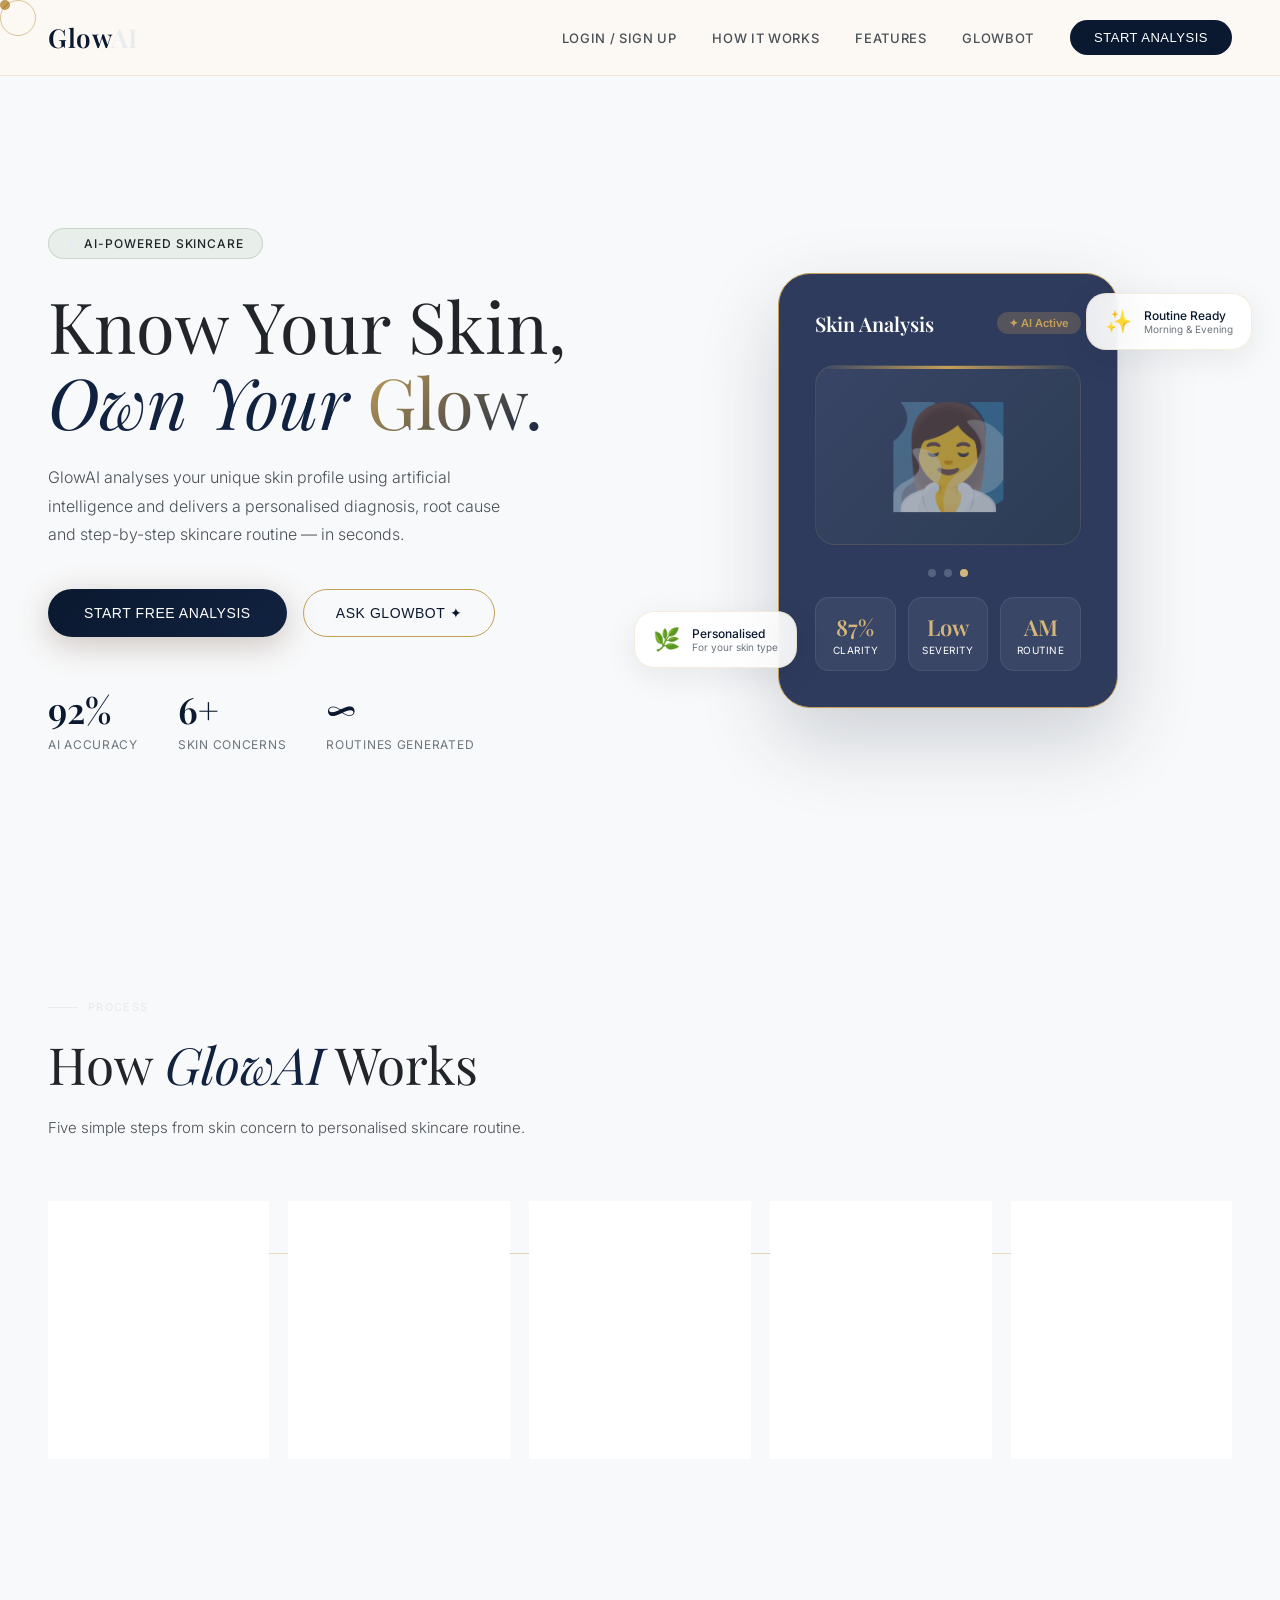
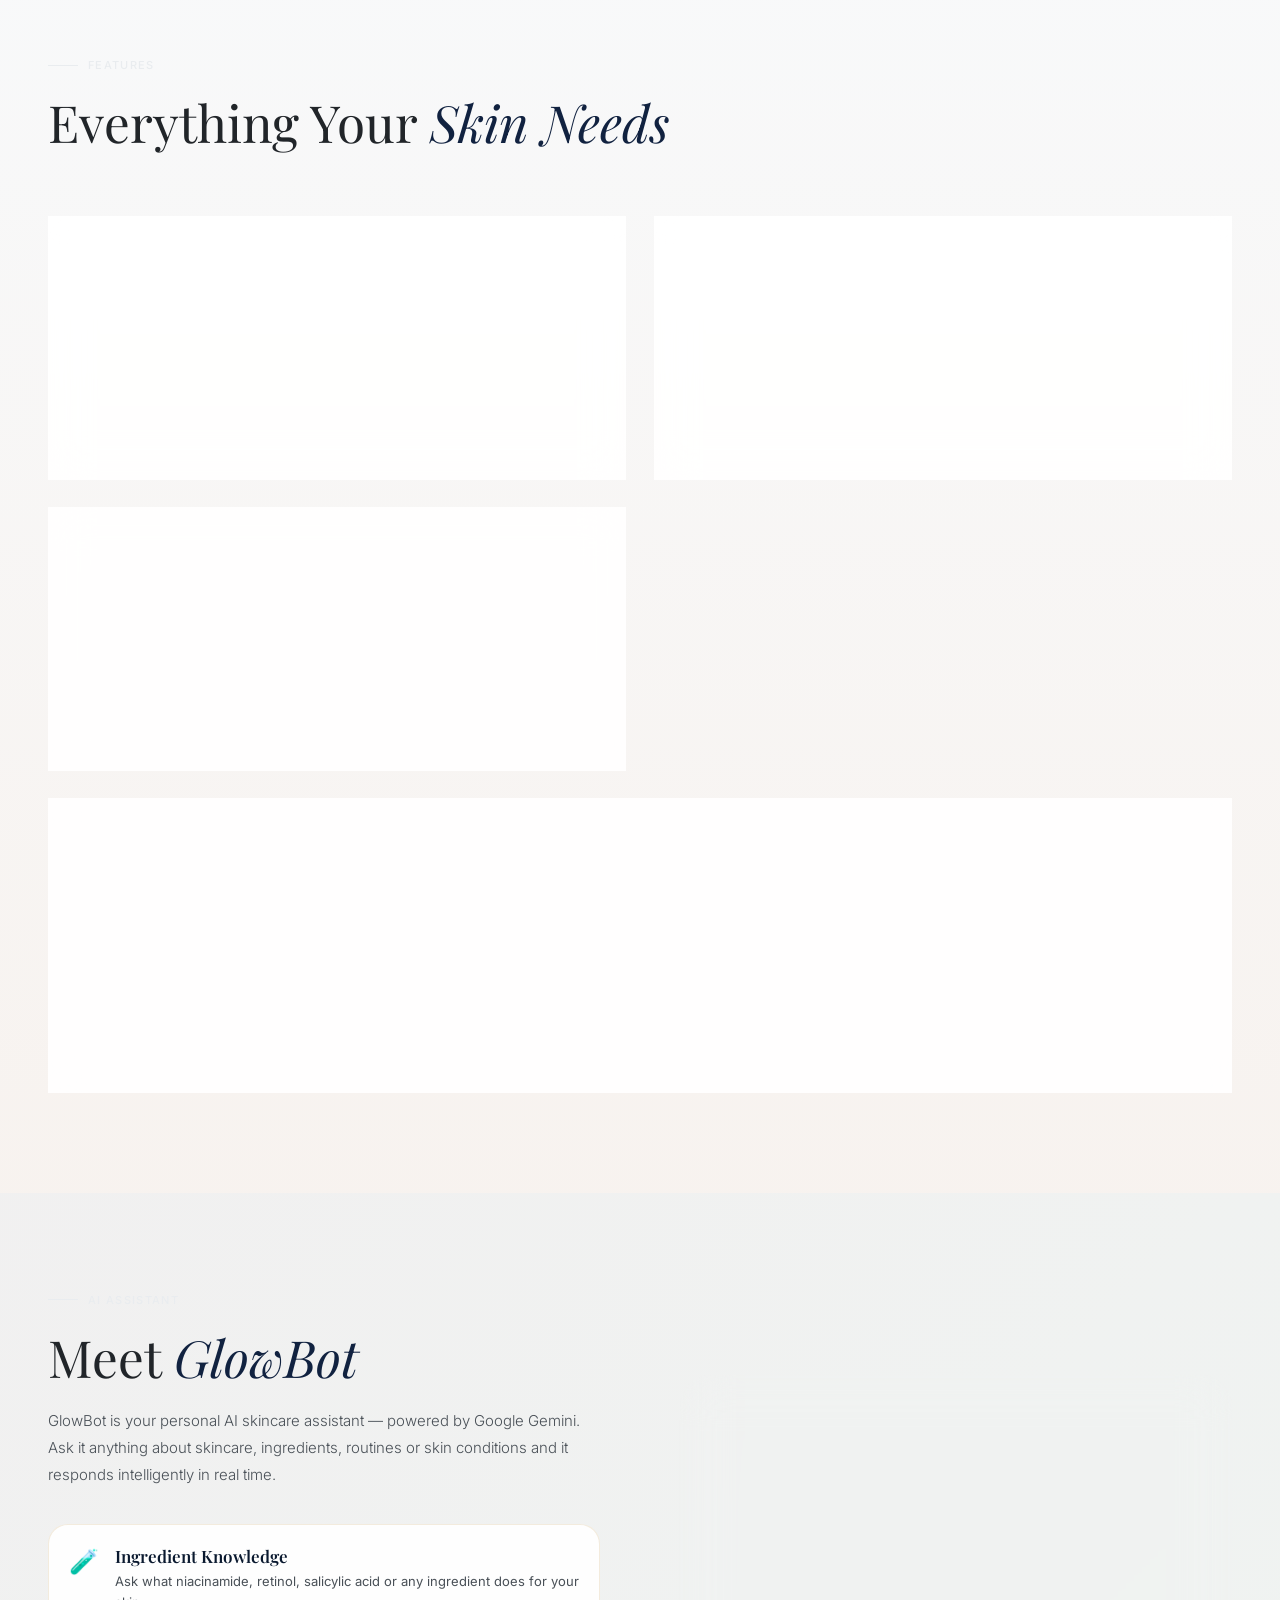
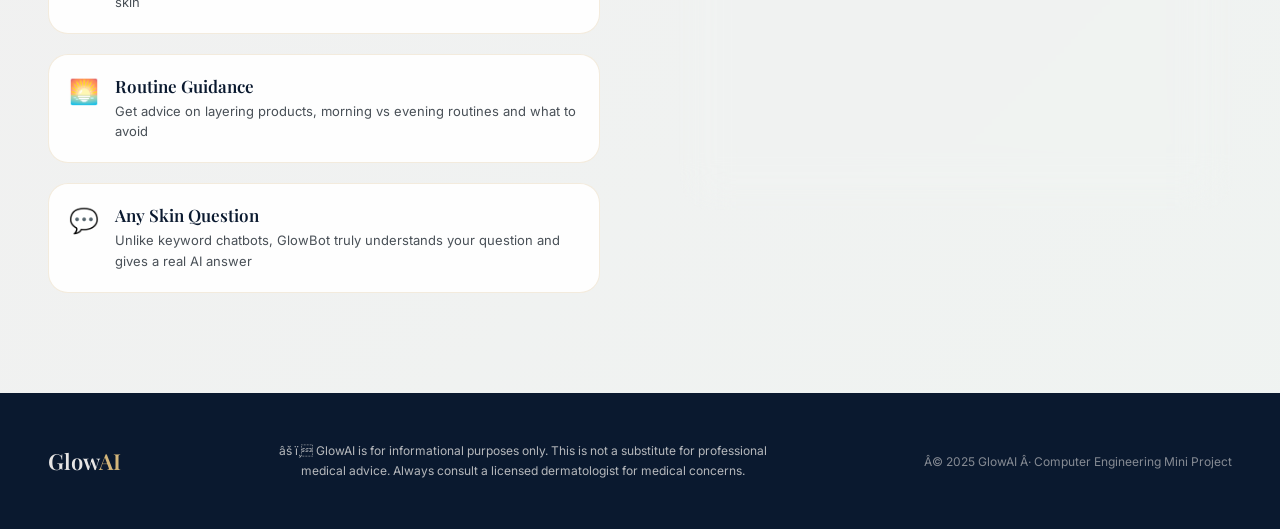
==== commit e059b538: "Fixed login" ====
--- a/frontend/index.html
+++ b/frontend/index.html
@@ -95,9 +95,9 @@
 
     /* NOISE TEXTURE OVERLAY REMOVED */
 
-    /* â•â•â•â•â•â•â•â•â•â•â•â•â•â•â•â•â•â•â•â•â•â•â•â•â•â•â•â•â•â•â•â•â•â•â•â•â•â•â•
+    /* 
    NAVBAR
-â•â•â•â•â•â•â•â•â•â•â•â•â•â•â•â•â•â•â•â•â•â•â•â•â•â•â•â•â•â•â•â•â•â•â•â•â•â•â• */
+ */
     .navbar {
       position: fixed;
       top: 0;
@@ -164,9 +164,9 @@
       transform: translateY(-1px)
     }
 
-    /* â•â•â•â•â•â•â•â•â•â•â•â•â•â•â•â•â•â•â•â•â•â•â•â•â•â•â•â•â•â•â•â•â•â•â•â•â•â•â•
+    /* 
    HOME PAGE
-â•â•â•â•â•â•â•â•â•â•â•â•â•â•â•â•â•â•â•â•â•â•â•â•â•â•â•â•â•â•â•â•â•â•â•â•â•â•â• */
+ */
     #home-page {
       background: var(--cream)
     }
@@ -1038,9 +1038,9 @@
       line-height: 1.6
     }
 
-    /* â•â•â•â•â•â•â•â•â•â•â•â•â•â•â•â•â•â•â•â•â•â•â•â•â•â•â•â•â•â•â•â•â•â•â•â•â•â•â•
+    /* 
    ANALYSIS PAGE
-â•â•â•â•â•â•â•â•â•â•â•â•â•â•â•â•â•â•â•â•â•â•â•â•â•â•â•â•â•â•â•â•â•â•â•â•â•â•â• */
+ */
     #analysis-page {
       background: var(--cream);
       padding-top: 80px
@@ -1417,9 +1417,9 @@
       color: var(--brown)
     }
 
-    /* â•â•â•â•â•â•â•â•â•â•â•â•â•â•â•â•â•â•â•â•â•â•â•â•â•â•â•â•â•â•â•â•â•â•â•â•â•â•â•
+    /* 
    RESULTS PAGE
-â•â•â•â•â•â•â•â•â•â•â•â•â•â•â•â•â•â•â•â•â•â•â•â•â•â•â•â•â•â•â•â•â•â•â•â•â•â•â• */
+ */
     #results-page {
       background: var(--cream);
       padding-top: 80px
@@ -1699,9 +1699,9 @@
       background: var(--peach)
     }
 
-    /* â•â•â•â•â•â•â•â•â•â•â•â•â•â•â•â•â•â•â•â•â•â•â•â•â•â•â•â•â•â•â•â•â•â•â•â•â•â•â•
+    /* 
    INLINE CHATBOT SECTION
-â•â•â•â•â•â•â•â•â•â•â•â•â•â•â•â•â•â•â•â•â•â•â•â•â•â•â•â•â•â•â•â•â•â•â•â•â•â•â• */
+ */
     .inline-chat {
       max-width: 900px;
       margin: 0 auto;
@@ -1972,16 +1972,16 @@
   <nav class="navbar">
     <div class="nav-logo">Glow<span>AI</span></div>
     <div class="nav-links">
+      <a class="nav-link" href='login.html'>Login / Sign Up
+</button>
       <a class="nav-link" href="#how-it-works-section">How It Works</a>
       <a class="nav-link" href="#features-section">Features</a>
       <a class="nav-link" href="#chatbot-section">GlowBot</a>
-      <a class="nav-link" href='login.html'>Login / Sign Up
-</button>
       <button class="nav-cta" id="nav-start-btn">Start Analysis</button>
     </div>
   </nav>
 
-  <!-- â•â•â•â•â•â•â•â•â•â•â•â•â•â•â• HOME PAGE â•â•â•â•â•â•â•â•â•â•â•â•â•â•â• -->
+  <!--  HOME PAGE  -->
   <section id="home-page" class="page active">
 
     <!-- HERO -->
@@ -2223,7 +2223,7 @@
 
   </section>
 
-  <!-- â•â•â•â•â•â•â•â•â•â•â•â•â•â•â• ANALYSIS PAGE â•â•â•â•â•â•â•â•â•â•â•â•â•â•â• -->
+  <!--  ANALYSIS PAGE  -->
   <section id="analysis-page" class="page">
     <button class="back-btn" id="back-to-home-btn">â† Back to Home</button>
 
@@ -2332,7 +2332,7 @@
     </div>
   </section>
 
-  <!-- â•â•â•â•â•â•â•â•â•â•â•â•â•â•â• RESULTS PAGE â•â•â•â•â•â•â•â•â•â•â•â•â•â•â• -->
+  <!--  RESULTS PAGE  -->
   <section id="results-page" class="page">
     <button class="back-btn" id="back-to-analysis-btn">â† New Analysis</button>
 
@@ -2432,9 +2432,9 @@
   </section>
 
   <script>
-    // â•â•â•â•â•â•â•â•â•â•â•â•â•â•â•â•â•â•â•â•â•â•â•â•â•â•â•â•â•â•
+    // 
     // CURSOR
-    // â•â•â•â•â•â•â•â•â•â•â•â•â•â•â•â•â•â•â•â•â•â•â•â•â•â•â•â•â•â•
+    // 
     const cursor = document.getElementById('cursor');
     const ring = document.getElementById('cursorRing');
     document.addEventListener('mousemove', e => {
@@ -2446,15 +2446,15 @@
     document.addEventListener('mousedown', () => { cursor.style.transform = 'scale(1.8)'; ring.style.transform = 'scale(0.8)' });
     document.addEventListener('mouseup', () => { cursor.style.transform = 'scale(1)'; ring.style.transform = 'scale(1)' });
 
-    // â•â•â•â•â•â•â•â•â•â•â•â•â•â•â•â•â•â•â•â•â•â•â•â•â•â•â•â•â•â•
+    // 
     // STATE
-    // â•â•â•â•â•â•â•â•â•â•â•â•â•â•â•â•â•â•â•â•â•â•â•â•â•â•â•â•â•â•
+    // 
     let uploadedImage = null;
     let analysisResults = null;
 
-    // â•â•â•â•â•â•â•â•â•â•â•â•â•â•â•â•â•â•â•â•â•â•â•â•â•â•â•â•â•â•
+    // 
     // PAGE NAVIGATION
-    // â•â•â•â•â•â•â•â•â•â•â•â•â•â•â•â•â•â•â•â•â•â•â•â•â•â•â•â•â•â•
+    // 
     function showPage(name) {
       document.querySelectorAll('.page').forEach(p => p.classList.remove('active'));
       document.getElementById(name + '-page').classList.add('active');
@@ -2487,9 +2487,9 @@
       checkValidity();
     }
 
-    // â•â•â•â•â•â•â•â•â•â•â•â•â•â•â•â•â•â•â•â•â•â•â•â•â•â•â•â•â•â•
+    // 
     // IMAGE UPLOAD
-    // â•â•â•â•â•â•â•â•â•â•â•â•â•â•â•â•â•â•â•â•â•â•â•â•â•â•â•â•â•â•
+    // 
     document.getElementById('upload-area').addEventListener('click', () => document.getElementById('image-upload').click());
 
     document.getElementById('image-upload').addEventListener('change', e => {
@@ -2517,9 +2517,9 @@
       checkValidity();
     });
 
-    // â•â•â•â•â•â•â•â•â•â•â•â•â•â•â•â•â•â•â•â•â•â•â•â•â•â•â•â•â•â•
+    // 
     // SLIDERS
-    // â•â•â•â•â•â•â•â•â•â•â•â•â•â•â•â•â•â•â•â•â•â•â•â•â•â•â•â•â•â•
+    // 
     document.getElementById('water-intake').addEventListener('input', e => {
       document.getElementById('water-display').textContent = e.target.value + ' glasses';
     });
@@ -2528,9 +2528,9 @@
       document.getElementById('stress-display').textContent = levels[e.target.value];
     });
 
-    // â•â•â•â•â•â•â•â•â•â•â•â•â•â•â•â•â•â•â•â•â•â•â•â•â•â•â•â•â•â•
+    // 
     // FORM VALIDATION
-    // â•â•â•â•â•â•â•â•â•â•â•â•â•â•â•â•â•â•â•â•â•â•â•â•â•â•â•â•â•â•
+    // 
     function checkValidity() {
       const valid = uploadedImage !== null
         && document.getElementById('age').value >= 13
@@ -2542,9 +2542,9 @@
       document.getElementById(id).addEventListener(id === 'age' ? 'input' : 'change', checkValidity);
     });
 
-    // â•â•â•â•â•â•â•â•â•â•â•â•â•â•â•â•â•â•â•â•â•â•â•â•â•â•â•â•â•â•
+    // 
     // FORM SUBMIT
-    // â•â•â•â•â•â•â•â•â•â•â•â•â•â•â•â•â•â•â•â•â•â•â•â•â•â•â•â•â•â•
+    // 
     document.getElementById('analysis-form').addEventListener('submit', async e => {
       e.preventDefault();
       const formData = {
@@ -2579,9 +2579,9 @@
       }
     });
 
-    // â•â•â•â•â•â•â•â•â•â•â•â•â•â•â•â•â•â•â•â•â•â•â•â•â•â•â•â•â•â•
+    // 
     // DISPLAY RESULTS
-    // â•â•â•â•â•â•â•â•â•â•â•â•â•â•â•â•â•â•â•â•â•â•â•â•â•â•â•â•â•â•
+    // 
     function displayResults(data) {
       document.getElementById('results-image').src = uploadedImage || '';
       document.getElementById('confidence-score').textContent = data.confidence + '%';
@@ -2611,9 +2611,9 @@
       });
     }
 
-    // â•â•â•â•â•â•â•â•â•â•â•â•â•â•â•â•â•â•â•â•â•â•â•â•â•â•â•â•â•â•
+    // 
     // ROUTINE TABS
-    // â•â•â•â•â•â•â•â•â•â•â•â•â•â•â•â•â•â•â•â•â•â•â•â•â•â•â•â•â•â•
+    // 
     function switchTab(tab) {
       document.querySelectorAll('.routine-tab').forEach(t => t.classList.remove('active'));
       document.querySelectorAll('.routine-panel').forEach(p => p.classList.remove('active'));
@@ -2621,9 +2621,9 @@
       event.target.classList.add('active');
     }
 
-    // â•â•â•â•â•â•â•â•â•â•â•â•â•â•â•â•â•â•â•â•â•â•â•â•â•â•â•â•â•â•
+    // 
     // DOWNLOAD
-    // â•â•â•â•â•â•â•â•â•â•â•â•â•â•â•â•â•â•â•â•â•â•â•â•â•â•â•â•â•â•
+    // 
     document.getElementById('download-results-btn').addEventListener('click', () => {
       if (!analysisResults) return;
       const r = analysisResults;
@@ -2632,9 +2632,9 @@
       document.body.appendChild(a); a.click(); document.body.removeChild(a);
     });
 
-    // â•â•â•â•â•â•â•â•â•â•â•â•â•â•â•â•â•â•â•â•â•â•â•â•â•â•â•â•â•â•
+    // 
     // REAL AI CHATBOT (shared)
-    // â•â•â•â•â•â•â•â•â•â•â•â•â•â•â•â•â•â•â•â•â•â•â•â•â•â•â•â•â•â•
+    // 
     async function callGlowBot(message) {
       try {
         const res = await fetch('http://localhost:8080/api/chat', {
@@ -2703,26 +2703,26 @@
       addMsg('inline-chat-messages', reply, 'bot');
     }
 
-    // â•â•â•â•â•â•â•â•â•â•â•â•â•â•â•â•â•â•â•â•â•â•â•â•â•â•â•â•â•â•
+    // 
     // SCROLL REVEAL
-    // â•â•â•â•â•â•â•â•â•â•â•â•â•â•â•â•â•â•â•â•â•â•â•â•â•â•â•â•â•â•
+    // 
     const observer = new IntersectionObserver(entries => {
       entries.forEach(e => { if (e.isIntersecting) e.target.classList.add('visible'); });
     }, { threshold: 0.1 });
     document.querySelectorAll('.reveal').forEach(el => observer.observe(el));
 
-    // â•â•â•â•â•â•â•â•â•â•â•â•â•â•â•â•â•â•â•â•â•â•â•â•â•â•â•â•â•â•
+    // 
     // NAVBAR SCROLL
-    // â•â•â•â•â•â•â•â•â•â•â•â•â•â•â•â•â•â•â•â•â•â•â•â•â•â•â•â•â•â•
+    // 
     window.addEventListener('scroll', () => {
       document.querySelector('.navbar').style.boxShadow = window.scrollY > 20 ? '0 4px 32px rgba(107,76,59,0.1)' : 'none';
     });
 
     console.log('GlowAI loaded ✨');
 
-    // â•â•â•â•â•â•â•â•â•â•â•â•â•â•â•â•â•â•â•â•â•â•â•â•â•â•â•â•â•â•
+    // 
     // NEW EFFECTS
-    // â•â•â•â•â•â•â•â•â•â•â•â•â•â•â•â•â•â•â•â•â•â•â•â•â•â•â•â•â•â•
+    // 
 
 
     // 2. Skin Card 3D Tilt
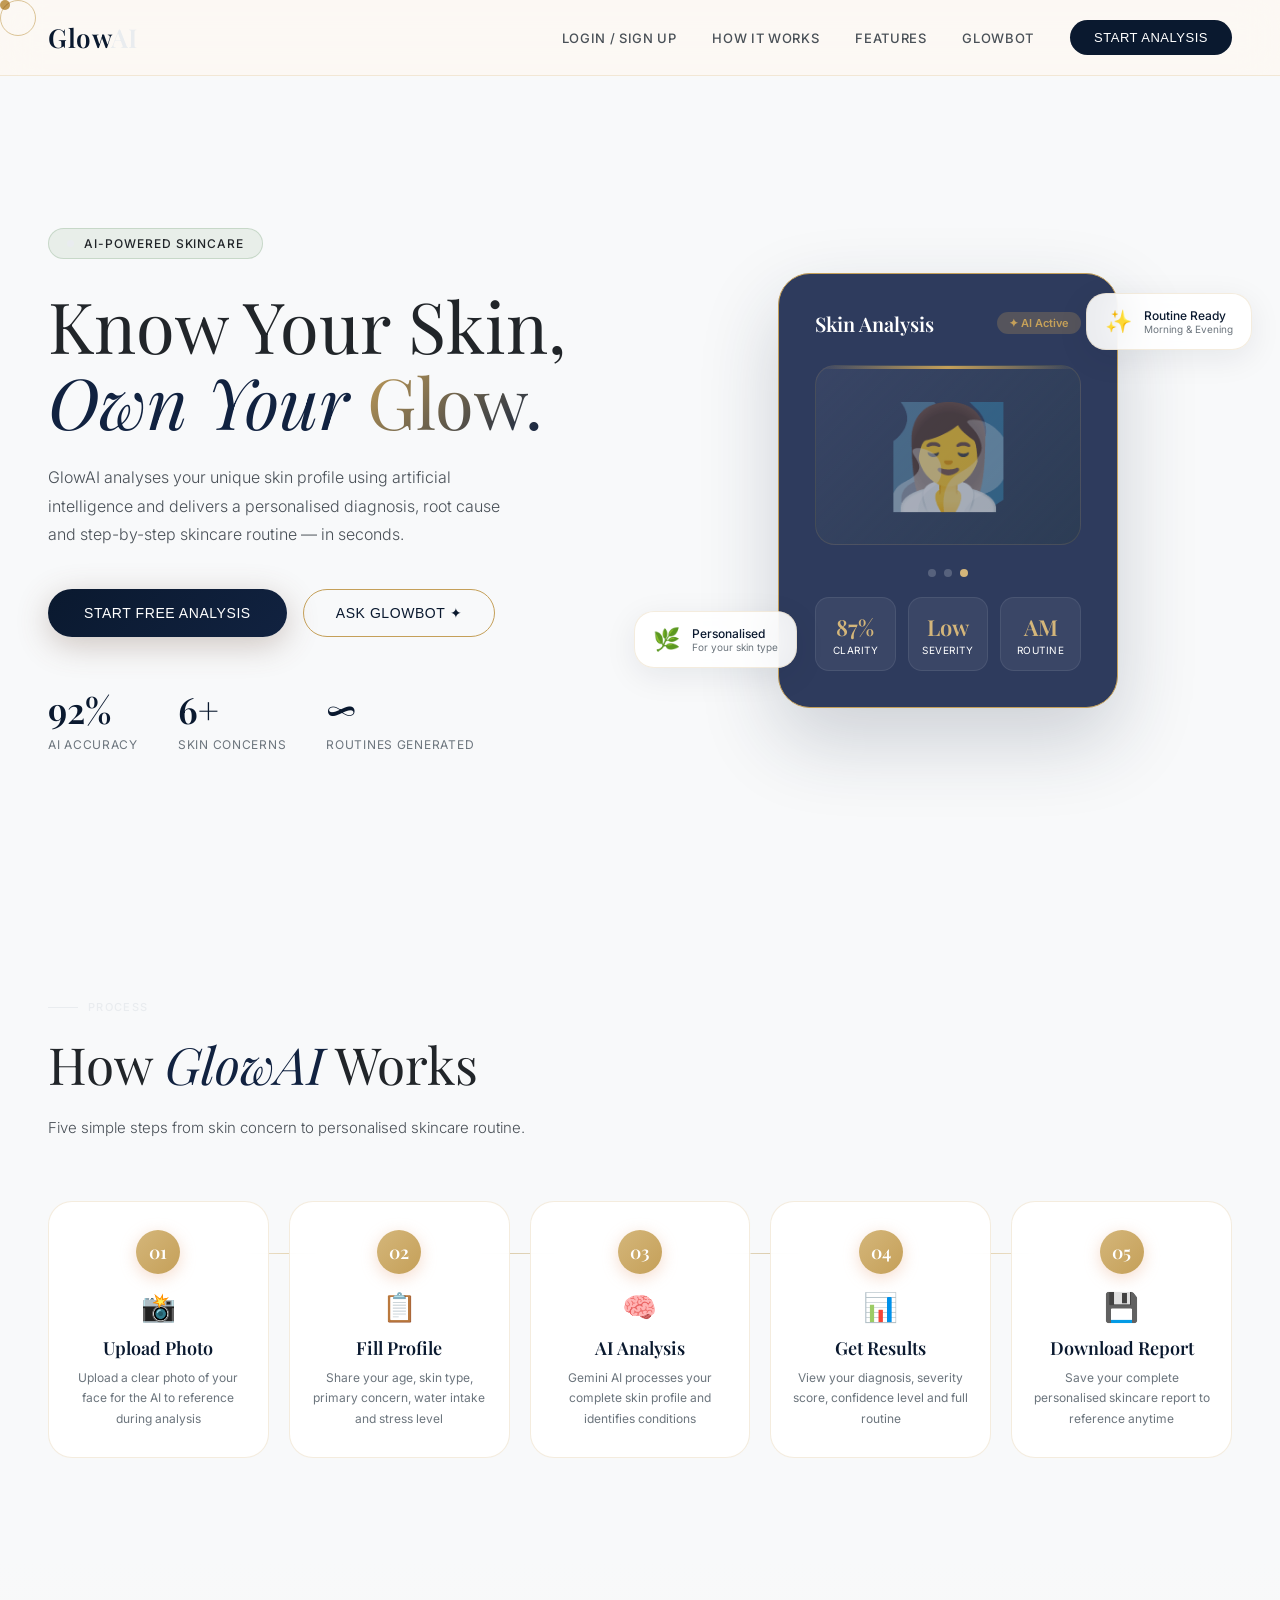
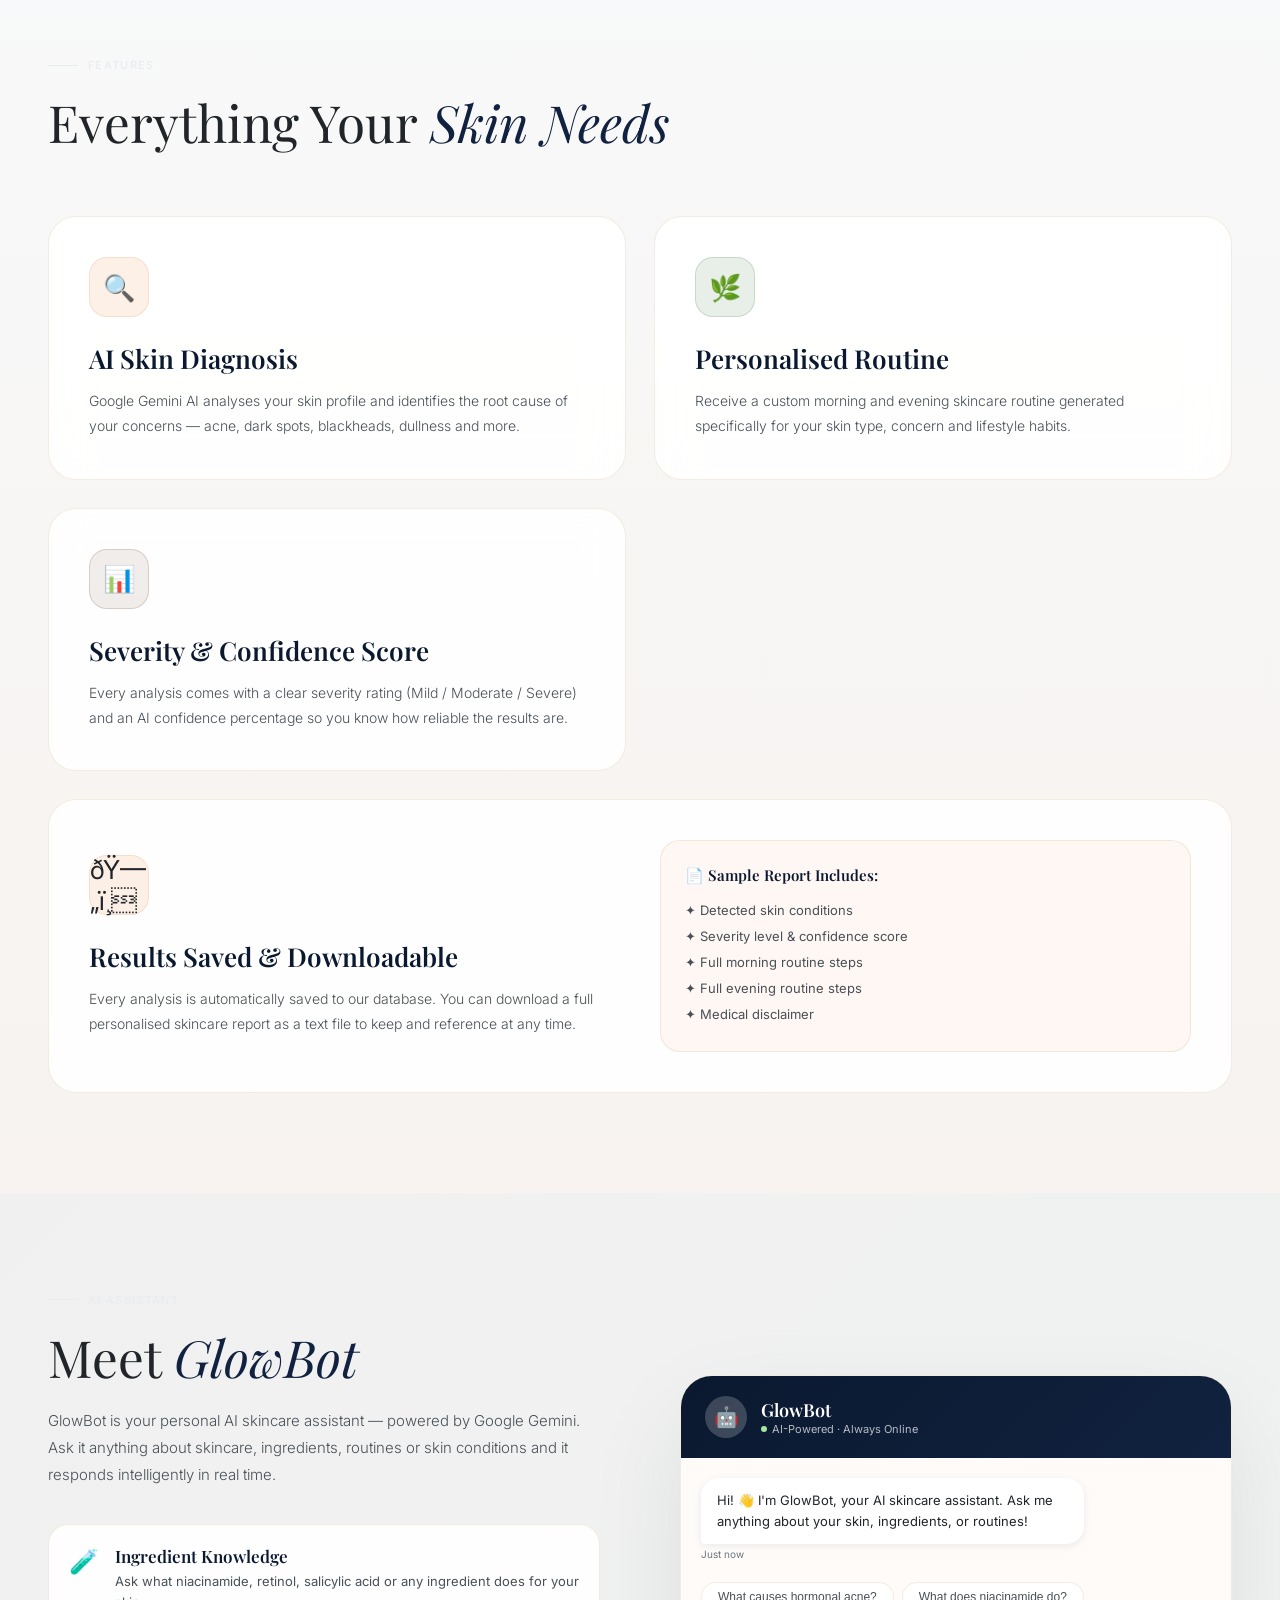
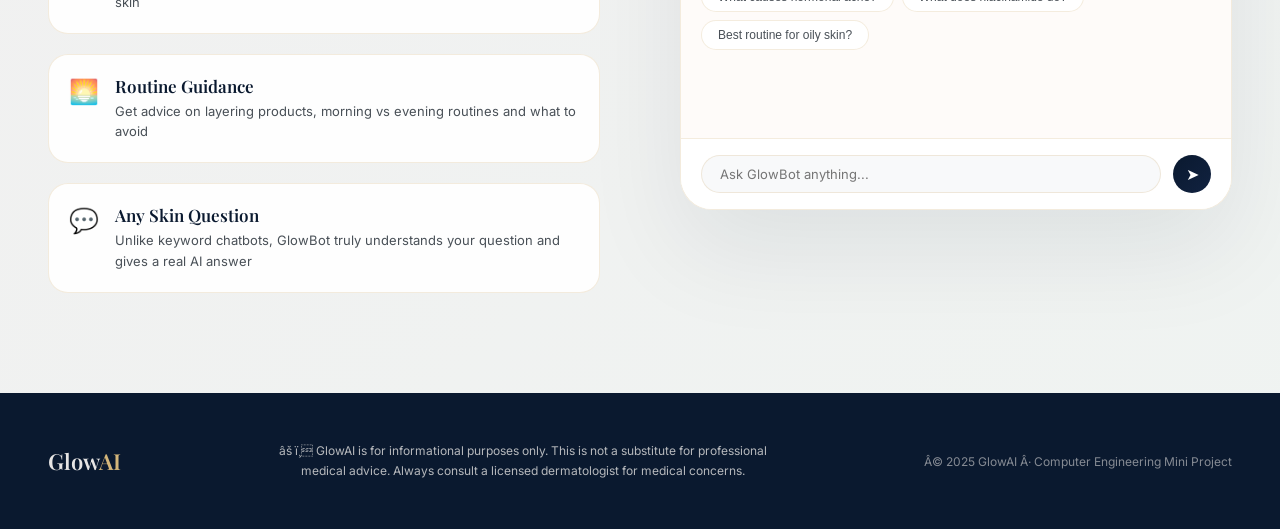
==== commit 8e104012: "Configure frontend index.html to use config.js" ====
--- a/frontend/index.html
+++ b/frontend/index.html
@@ -1,4 +1,4 @@
-﻿<!DOCTYPE html>
+<!DOCTYPE html>
 <html lang="en">
 
 <head>
@@ -2431,10 +2431,11 @@
     </div>
   </section>
 
+  <script src="config.js"></script>
   <script>
-    // 
+    //                               
     // CURSOR
-    // 
+    //                               
     const cursor = document.getElementById('cursor');
     const ring = document.getElementById('cursorRing');
     document.addEventListener('mousemove', e => {
@@ -2559,7 +2560,7 @@
       document.getElementById('analyze-btn').disabled = true;
       document.getElementById('prog-3').classList.add('done');
       try {
-        const res = await fetch('http://localhost:8080/api/analyze', {
+        const res = await fetch(`${window.API_BASE_URL}/api/analyze`, {
           method: 'POST',
           headers: { 'Content-Type': 'application/json' },
           body: JSON.stringify({ image: uploadedImage, ...formData })
@@ -2637,7 +2638,7 @@
     // 
     async function callGlowBot(message) {
       try {
-        const res = await fetch('http://localhost:8080/api/chat', {
+        const res = await fetch(`${window.API_BASE_URL}/api/chat`, {
           method: 'POST',
           headers: { 'Content-Type': 'application/json' },
           body: JSON.stringify({ message })
@@ -2826,4 +2827,4 @@
   </script>
 </body>
 
-</html>+</html>
